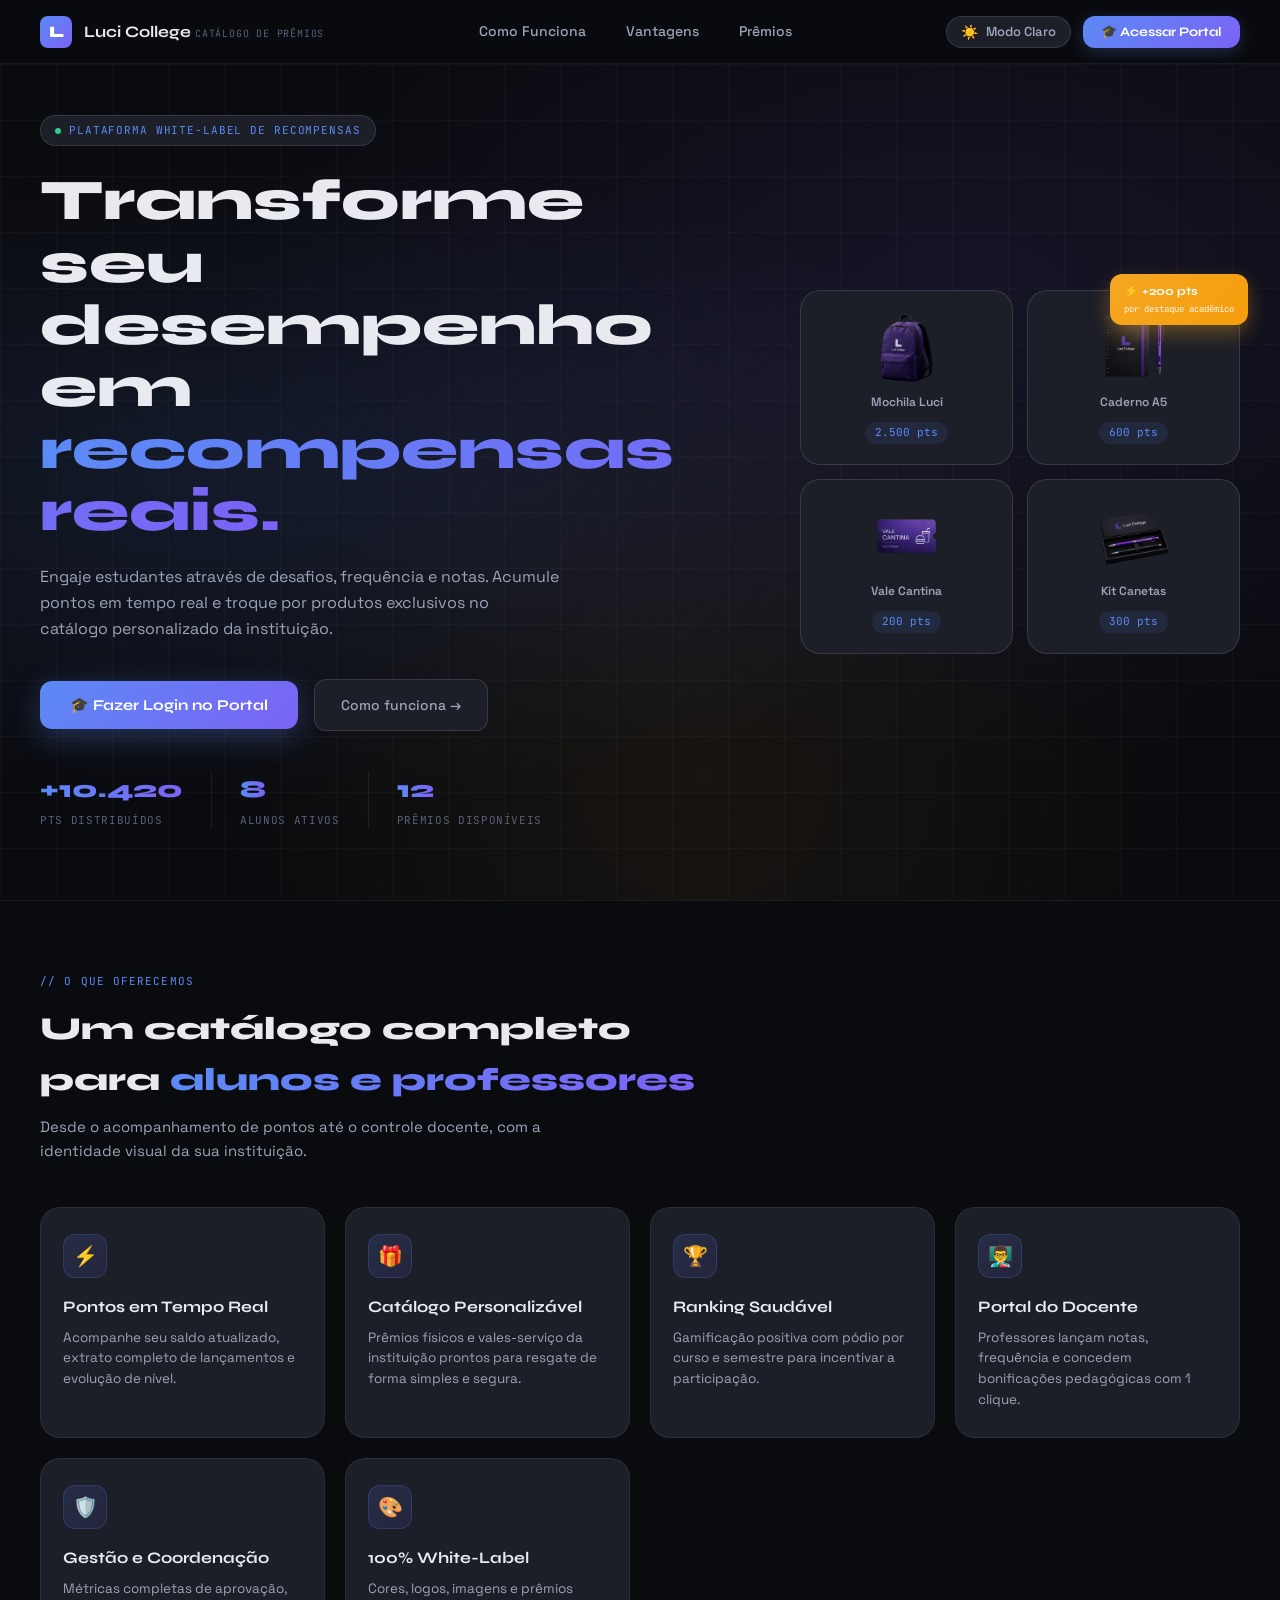
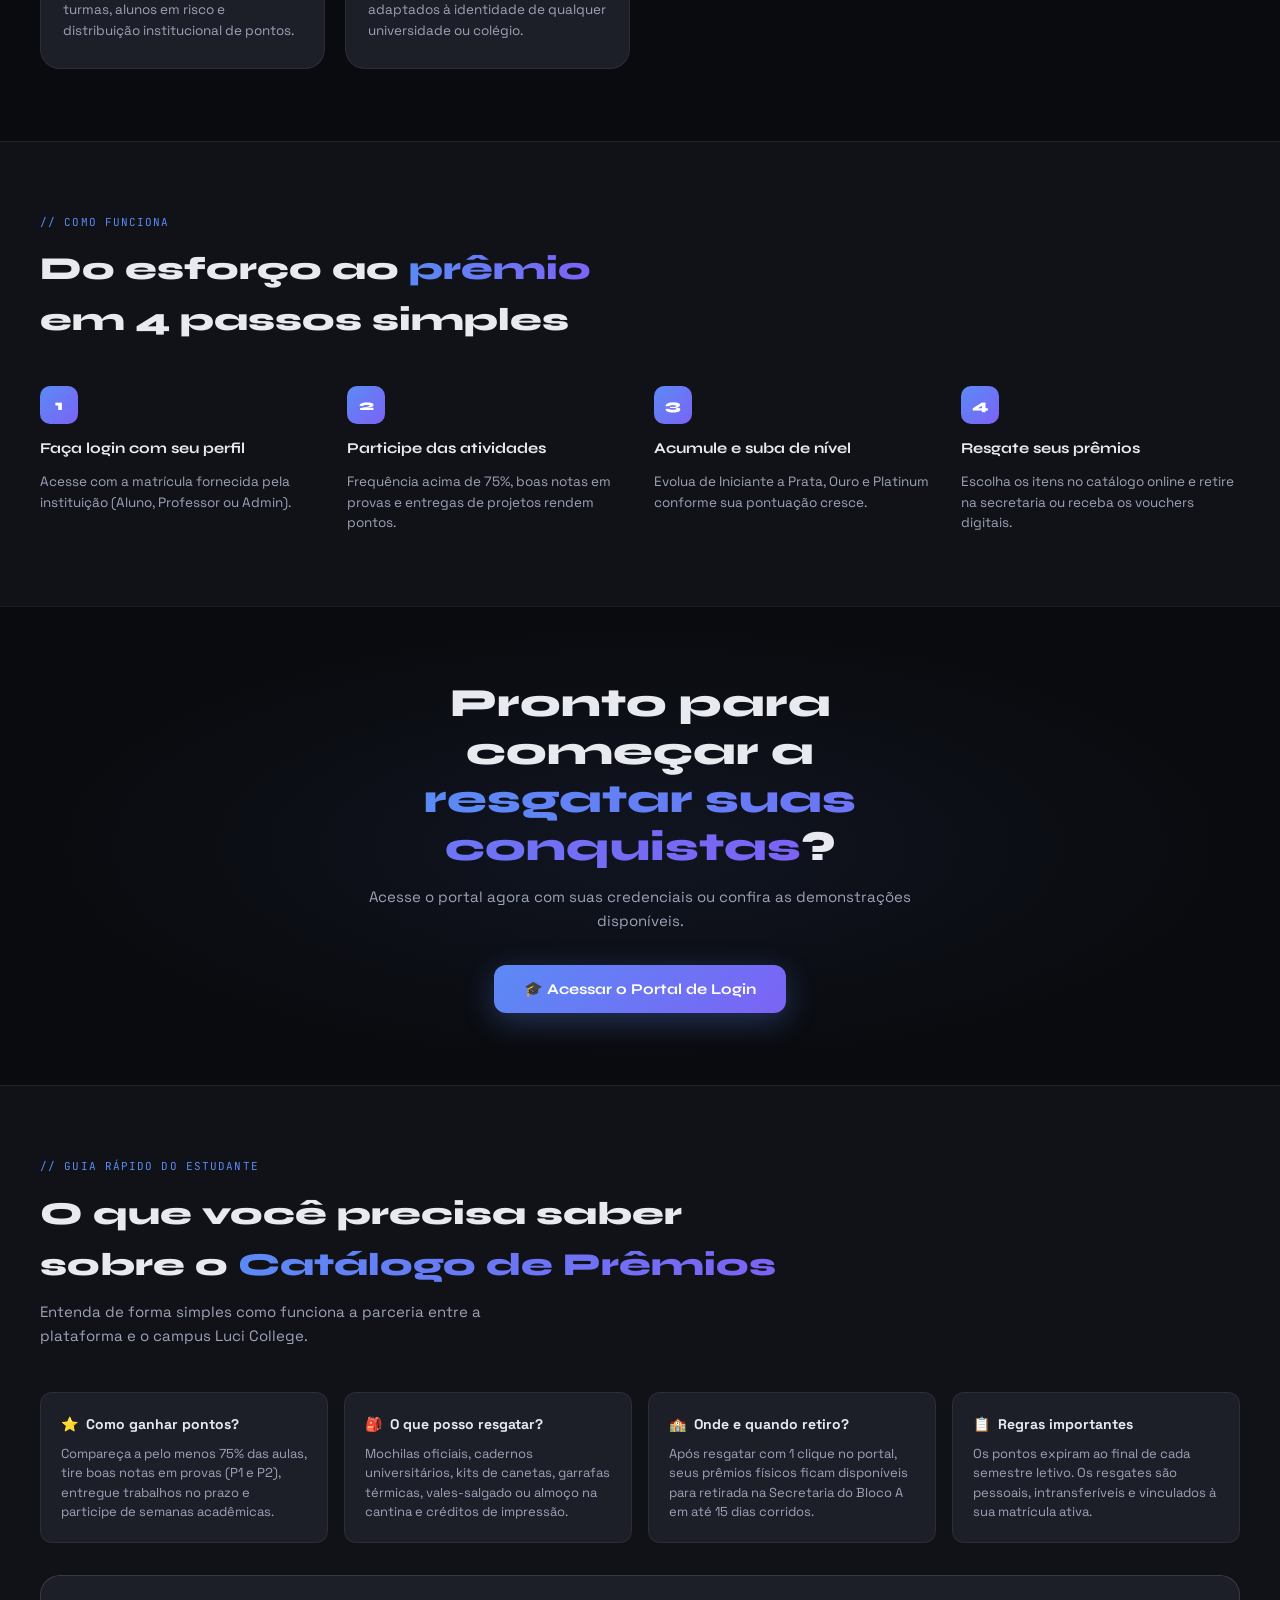
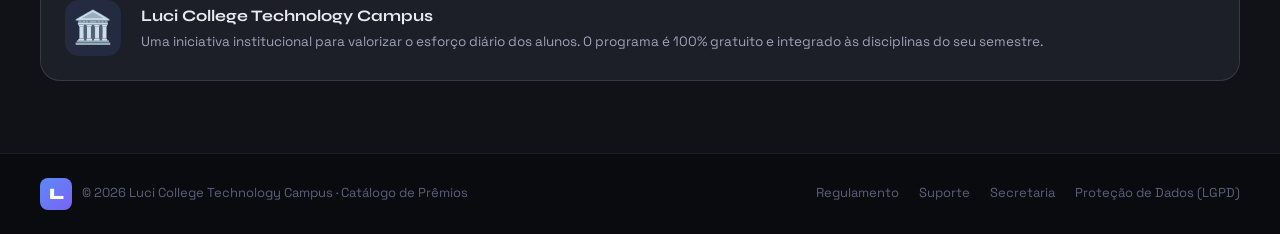
==== frontend/index.html @ d19fc461 "feat: restructuring" ====
<!DOCTYPE html>
<html lang="pt-BR">
<head>
  <meta charset="UTF-8" />
  <meta name="viewport" content="width=device-width, initial-scale=1.0" />
  <title>Luci College — Portal de Prêmios</title>
  <link rel="icon" href="data:image/svg+xml,<svg  viewBox='0 0 100 100'><text y='.9em' font-size='90'>🎒</text></svg>"/>
  
  
  
  <link rel="stylesheet" href="./css/style.css" />
</head>
<body>

  <!-- ──────────── MENU PÚBLICO INTEGRADO (HOME & LOGIN) ──────────── -->
  <header class="public-navbar" id="public-navbar">
    <div class="nav-logo" onclick="navigateTo('home')">
      <div class="logo-mark sm">
        <span class="logo-l">L</span>
      </div>
      <div>
        <span class="brand-name">Luci College</span>
        <span class="brand-tag">Catálogo de Prêmios</span>
      </div>
    </div>

    <nav class="public-nav-links">
      <a href="#como-funciona" class="nav-link" onclick="navigateTo('home');">Como Funciona</a>
      <a href="#vantagens" class="nav-link" onclick="navigateTo('home');">Vantagens</a>
      <a href="#premios-preview" class="nav-link" onclick="navigateTo('home');">Prêmios</a>
    </nav>

    <div class="public-nav-right">
      <button class="theme-toggle-btn" onclick="toggleTheme()" title="Alternar entre tema claro e escuro" aria-label="Alternar tema">
        <span class="theme-icon sun-icon">☀️</span>
        <span class="theme-icon moon-icon">🌙</span>
        <span class="theme-label" id="public-theme-label">Modo Claro</span>
      </button>

      <!-- Botão dinâmico entre 'Acessar Portal' e 'Voltar para Home' -->
      <button class="btn-nav-action" id="btn-public-nav" onclick="toggleHomeLogin()">
        🎓 Acessar Portal
      </button>
    </div>
  </header>

  <!-- ──────────── PÁGINA INICIAL / LANDING PAGE ──────────── -->
  <main id="landing-page" class="landing-view">
    
    <!-- HERO -->
    <section class="landing-hero" id="home">
      <div class="landing-hero-inner">
        <div class="landing-hero-left">
          <div class="hero-eyebrow">
            <span class="eyebrow-dot"></span>
            Plataforma White-label de Recompensas
          </div>

          <h1 class="landing-hero-title">
            Transforme seu<br/>
            desempenho em<br/>
            <em>recompensas reais.</em>
          </h1>

          <p class="landing-hero-desc">
            Engaje estudantes através de desafios, frequência e notas. Acumule pontos em tempo real e troque por produtos exclusivos no catálogo personalizado da instituição.
          </p>

          <div class="landing-cta-group">
            <button class="btn-cta-primary" onclick="navigateTo('login')">
              🎓 Fazer Login no Portal
            </button>
            <a href="#como-funciona" class="btn-cta-secondary">
              Como funciona →
            </a>
          </div>

          <div class="landing-stats">
            <div class="landing-stat-item">
              <span class="landing-stat-num"><span>+10.420</span></span>
              <span class="landing-stat-label">Pts distribuídos</span>
            </div>
            <div class="landing-stat-divider"></div>
            <div class="landing-stat-item">
              <span class="landing-stat-num"><span>8</span></span>
              <span class="landing-stat-label">Alunos ativos</span>
            </div>
            <div class="landing-stat-divider"></div>
            <div class="landing-stat-item">
              <span class="landing-stat-num"><span>12</span></span>
              <span class="landing-stat-label">Prêmios disponíveis</span>
            </div>
          </div>
        </div>

        <div class="landing-hero-right" id="premios-preview">
          <div class="float-badge">
            ⚡ +200 pts
            <span class="badge-sub">por destaque acadêmico</span>
          </div>

          <div class="prizes-grid">
            <div class="prize-card">
              <img src="./img/MochilaLuci.png" alt="Mochila Luci" />
              <span class="prize-name">Mochila Luci</span>
              <span class="prize-pts">2.500 pts</span>
            </div>
            <div class="prize-card">
              <img src="./img/CadernoLuci.png" alt="Caderno A5" />
              <span class="prize-name">Caderno A5</span>
              <span class="prize-pts">600 pts</span>
            </div>
            <div class="prize-card">
              <img src="./img/ValeCantinaLuci.png" alt="Vale Cantina" />
              <span class="prize-name">Vale Cantina</span>
              <span class="prize-pts">200 pts</span>
            </div>
            <div class="prize-card">
              <img src="./img/KitCanetaLuci.png" alt="Kit Canetas" />
              <span class="prize-name">Kit Canetas</span>
              <span class="prize-pts">300 pts</span>
            </div>
          </div>
        </div>
      </div>
    </section>

    <!-- FUNCIONALIDADES / VANTAGENS -->
    <section class="landing-features-section" id="vantagens">
      <div class="landing-section-inner">
        <p class="landing-section-eyebrow">// O que oferecemos</p>
        <h2 class="landing-section-title">Um catálogo completo<br/>para <em>alunos e professores</em></h2>
        <p class="landing-section-desc">Desde o acompanhamento de pontos até o controle docente, com a identidade visual da sua instituição.</p>

        <div class="landing-features-grid">
          <div class="landing-feature-card">
            <div class="landing-feature-icon">⚡</div>
            <h3 class="landing-feature-title">Pontos em Tempo Real</h3>
            <p class="landing-feature-desc">Acompanhe seu saldo atualizado, extrato completo de lançamentos e evolução de nível.</p>
          </div>
          <div class="landing-feature-card">
            <div class="landing-feature-icon">🎁</div>
            <h3 class="landing-feature-title">Catálogo Personalizável</h3>
            <p class="landing-feature-desc">Prêmios físicos e vales-serviço da instituição prontos para resgate de forma simples e segura.</p>
          </div>
          <div class="landing-feature-card">
            <div class="landing-feature-icon">🏆</div>
            <h3 class="landing-feature-title">Ranking Saudável</h3>
            <p class="landing-feature-desc">Gamificação positiva com pódio por curso e semestre para incentivar a participação.</p>
          </div>
          <div class="landing-feature-card">
            <div class="landing-feature-icon">👨‍🏫</div>
            <h3 class="landing-feature-title">Portal do Docente</h3>
            <p class="landing-feature-desc">Professores lançam notas, frequência e concedem bonificações pedagógicas com 1 clique.</p>
          </div>
          <div class="landing-feature-card">
            <div class="landing-feature-icon">🛡️</div>
            <h3 class="landing-feature-title">Gestão e Coordenação</h3>
            <p class="landing-feature-desc">Métricas completas de aprovação, turmas, alunos em risco e distribuição institucional de pontos.</p>
          </div>
          <div class="landing-feature-card">
            <div class="landing-feature-icon">🎨</div>
            <h3 class="landing-feature-title">100% White-Label</h3>
            <p class="landing-feature-desc">Cores, logos, imagens e prêmios adaptados à identidade de qualquer universidade ou colégio.</p>
          </div>
        </div>
      </div>
    </section>

    <!-- COMO FUNCIONA -->
    <section class="landing-how-section" id="como-funciona">
      <div class="landing-section-inner">
        <p class="landing-section-eyebrow">// Como funciona</p>
        <h2 class="landing-section-title">Do esforço ao <em>prêmio</em><br/>em 4 passos simples</h2>

        <div class="landing-steps">
          <div class="landing-step-item">
            <div class="landing-step-num">1</div>
            <h4 class="landing-step-title">Faça login com seu perfil</h4>
            <p class="landing-step-desc">Acesse com a matrícula fornecida pela instituição (Aluno, Professor ou Admin).</p>
          </div>
          <div class="landing-step-item">
            <div class="landing-step-num">2</div>
            <h4 class="landing-step-title">Participe das atividades</h4>
            <p class="landing-step-desc">Frequência acima de 75%, boas notas em provas e entregas de projetos rendem pontos.</p>
          </div>
          <div class="landing-step-item">
            <div class="landing-step-num">3</div>
            <h4 class="landing-step-title">Acumule e suba de nível</h4>
            <p class="landing-step-desc">Evolua de Iniciante a Prata, Ouro e Platinum conforme sua pontuação cresce.</p>
          </div>
          <div class="landing-step-item">
            <div class="landing-step-num">4</div>
            <h4 class="landing-step-title">Resgate seus prêmios</h4>
            <p class="landing-step-desc">Escolha os itens no catálogo online e retire na secretaria ou receba os vouchers digitais.</p>
          </div>
        </div>
      </div>
    </section>

    <!-- CTA FINAL DA LANDING -->
    <section class="landing-cta-section">
      <div class="landing-cta-glow"></div>
      <div class="landing-cta-inner">
        <h2 class="landing-cta-title">Pronto para começar a<br/><em>resgatar suas conquistas</em>?</h2>
        <p class="landing-cta-desc">Acesse o portal agora com suas credenciais ou confira as demonstrações disponíveis.</p>
        <button class="btn-cta-primary" onclick="navigateTo('login')">
          🎓 Acessar o Portal de Login
        </button>
      </div>
    </section>

    <!-- GUIA RÁPIDO DO ALUNO & INFO DA ESCOLA -->
    <section class="landing-features-section" id="guia-aluno" style="background: var(--bg2);">
      <div class="landing-section-inner">
        <p class="landing-section-eyebrow">// Guia Rápido do Estudante</p>
        <h2 class="landing-section-title">O que você precisa saber<br/>sobre o <em>Catálogo de Prêmios</em></h2>
        <p class="landing-section-desc">Entenda de forma simples como funciona a parceria entre a plataforma e o campus Luci College.</p>

        <div class="quick-guide-grid">
          <div class="quick-guide-card">
            <h4><span>⭐</span> Como ganhar pontos?</h4>
            <p>Compareça a pelo menos 75% das aulas, tire boas notas em provas (P1 e P2), entregue trabalhos no prazo e participe de semanas acadêmicas.</p>
          </div>
          <div class="quick-guide-card">
            <h4><span>🎒</span> O que posso resgatar?</h4>
            <p>Mochilas oficiais, cadernos universitários, kits de canetas, garrafas térmicas, vales-salgado ou almoço na cantina e créditos de impressão.</p>
          </div>
          <div class="quick-guide-card">
            <h4><span>🏫</span> Onde e quando retiro?</h4>
            <p>Após resgatar com 1 clique no portal, seus prêmios físicos ficam disponíveis para retirada na Secretaria do Bloco A em até 15 dias corridos.</p>
          </div>
          <div class="quick-guide-card">
            <h4><span>📋</span> Regras importantes</h4>
            <p>Os pontos expiram ao final de cada semestre letivo. Os resgates são pessoais, intransferíveis e vinculados à sua matrícula ativa.</p>
          </div>
        </div>

        <div class="school-info-banner">
          <div class="school-info-icon">🏛️</div>
          <div class="school-info-text">
            <h4>Luci College Technology Campus</h4>
            <p>Uma iniciativa institucional para valorizar o esforço diário dos alunos. O programa é 100% gratuito e integrado às disciplinas do seu semestre.</p>
          </div>
        </div>
      </div>
    </section>

    <!-- FOOTER DA LANDING -->
    <footer class="landing-footer">
      <div class="footer-left">
        <div class="logo-mark sm"><span class="logo-l">L</span></div>
        <span>© 2026 Luci College Technology Campus · Catálogo de Prêmios</span>
      </div>
      <div class="footer-right">
        <a href="#" onclick="openRegulamento(); return false;">Regulamento</a>
        <a href="#" onclick="openSuporteModal(); return false;">Suporte</a>
        <a href="#" onclick="openSecretariaModal(); return false;">Secretaria</a>
        <a href="#" onclick="openPrivacidadeModal(); return false;">Proteção de Dados (LGPD)</a>
      </div>
    </footer>

  </main>

  <!-- ──────────── LOGIN OVERLAY ──────────── -->
  <div id="login-overlay" class="overlay hidden">
    
    <div class="login-card">
      <div class="login-logo">
        <div class="logo-mark">
          <span class="logo-l">L</span>
        </div>
        <div class="login-brand">
          <span class="brand-name">Luci College</span>
          <span class="brand-tag">Technology Campus</span>
        </div>
      </div>

      <!-- SELETOR DE PERFIL DE ACESSO (ALUNO / PROFESSOR / ADMIN) -->
      <div class="login-role-tabs">
        <button type="button" class="role-tab active" id="tab-role-aluno" onclick="setLoginRole('aluno')">
          <span class="role-icon">🎓</span> Aluno
        </button>
        <button type="button" class="role-tab" id="tab-role-professor" onclick="setLoginRole('professor')">
          <span class="role-icon">👨‍🏫</span> Professor
        </button>
        <button type="button" class="role-tab" id="tab-role-admin" onclick="setLoginRole('admin')">
          <span class="role-icon">🛡️</span> Admin
        </button>
      </div>

      <h2 class="login-title" id="login-title">Portal do<br/><em>Aluno</em></h2>
      <p class="login-sub" id="login-sub">Troque seus pontos por prêmios e serviços exclusivos.</p>

      <form id="login-form" class="login-form" autocomplete="off">
        <div class="field-group">
          <label for="matricula" id="label-matricula">Matrícula</label>
          <input type="text" id="matricula" name="matricula" placeholder="Ex: LC2024001" required />
        </div>
        <div class="field-group">
          <label for="senha">Senha</label>
          <div class="input-wrapper">
            <input type="password" id="senha" name="senha" placeholder="Ex: luci123" required />
            <button type="button" class="toggle-pass" onclick="togglePass()" title="Mostrar senha">
              <svg viewBox="0 0 24 24" fill="none" stroke="currentColor" stroke-width="1.8"><path d="M1 12s4-8 11-8 11 8 11 8-4 8-11 8-11-8-11-8z"/><circle cx="12" cy="12" r="3"/></svg>
            </button>
          </div>
        </div>

        <!-- ACESSO RÁPIDO PARA TESTES -->
        <div class="quick-demo-box">
          <span class="demo-box-label">Acesso rápido para demonstração:</span>
          <div class="demo-chips" id="demo-chips">
            <button type="button" class="demo-chip" onclick="fillCredentials('LC2024001','luci123')">
              ⚡ Aluna Ana Luíza (LC2024001)
            </button>
          </div>
        </div>

        <div id="login-error" class="login-error hidden">Matrícula ou senha inválidos.</div>
        <button type="submit" class="btn-login" id="btn-login">
          <span id="btn-text">Entrar como Aluno</span>
          <span id="btn-loader" class="btn-loader hidden"></span>
        </button>
      </form>

      <p class="login-help">Esqueceu a senha? <a href="#" onclick="alert('Entre em contato com a secretaria.')">Recuperar acesso</a></p>
    </div>

    <div class="login-visual">
      <div class="visual-grid">
        <div class="vg-card vc1"><img src="./img/MochilaLuci.png" alt="Mochila Luci" class="vg-img"><span>Mochila Luci</span></div>
        <div class="vg-card vc2"><img src="./img/CadernoLuci.png" alt="Caderno A5" class="vg-img"><span>Caderno A5</span></div>
        <div class="vg-card vc3"><img src="./img/ValeCantinaLuci.png" alt="Vale Cantina" class="vg-img"><span>Vale Cantina</span></div>
        <div class="vg-card vc4"><img src="./img/KitCanetaLuci.png" alt="Kit Canetas" class="vg-img"><span>Kit Canetas</span></div>
        <div class="vg-card vc5"><img src="./img/ChaveiroLuci.png" alt="Chaveiro" class="vg-img"><span>Chaveiro</span></div>
        <div class="vg-card vc6"><img src="./img/EstojoLuci.png" alt="Estojo Tech" class="vg-img"><span>Estojo Tech</span></div>
      </div>
      <div class="visual-tagline">
        <span class="tag-pts">+10.420 pts</span>
        <span class="tag-text">distribuídos este mês</span>
      </div>
    </div>
  </div>

  <!-- ──────────── MAIN APP ──────────── -->
  <div id="app" class="app hidden">

    <!-- HEADER -->
    <header class="header">
      <div class="header-left">
        <div class="logo-inline">
          <div class="logo-mark sm"><span class="logo-l">L</span></div>
          <span class="brand-name">Luci College</span>
        </div>
      </div>
      <nav class="header-nav">
        <a href="#perfil"    class="nav-link" data-section="perfil">Perfil</a>
        <a href="#catalogo"  class="nav-link active" data-section="catalogo">Catálogo</a>
        <a href="#historico" class="nav-link" data-section="historico">Histórico</a>
        <a href="#ranking"   class="nav-link" data-section="ranking">Ranking</a>
      </nav>
      <div class="header-right">
        <button class="theme-toggle-btn" id="header-theme-toggle" onclick="toggleTheme()" title="Alternar entre tema claro e escuro" aria-label="Alternar tema">
          <span class="theme-icon sun-icon">☀️</span>
          <span class="theme-icon moon-icon">🌙</span>
          <span class="theme-label" id="header-theme-label">Modo Claro</span>
        </button>
        <div class="pts-badge">
          <span class="pts-icon">⚡</span>
          <span id="header-pts">–</span>
          <span class="pts-label">pts</span>
        </div>
        <button class="btn-logout" onclick="logout()">Sair</button>
      </div>
    </header>

    <!-- HERO SECTION -->
    <section class="hero">
      <div class="hero-left">
        <p class="hero-greeting" id="hero-greeting">Olá, aluno!</p>
        <h1 class="hero-title">Seus <em>pontos</em>,<br/>seus <em>prêmios.</em></h1>
        <p class="hero-desc">Ganhe pontos participando das atividades da faculdade e troque por produtos e serviços exclusivos Luci College.</p>
        <div class="hero-points-card">
          <div class="hpc-row">
            <div class="hpc-block">
              <span class="hpc-num" id="pts-disponiveis">—</span>
              <span class="hpc-label">Pontos disponíveis</span>
            </div>
            <div class="hpc-divider"></div>
            <div class="hpc-block">
              <span class="hpc-num" id="pts-resgatados">—</span>
              <span class="hpc-label">Pontos resgatados</span>
            </div>
            <div class="hpc-divider"></div>
            <div class="hpc-block">
              <span class="hpc-num" id="resgates-total">—</span>
              <span class="hpc-label">Resgates feitos</span>
            </div>
          </div>
          <div class="hpc-bar-wrap">
            <div class="hpc-bar-track">
              <div class="hpc-bar-fill" id="pts-bar" style="width:0%"></div>
            </div>
            <span class="hpc-bar-label" id="pts-nivel-label">Nível Iniciante</span>
          </div>
        </div>
      </div>
      <div class="hero-right">
        <div class="hero-trophy">
          <div class="trophy-glow"></div>
          <div class="trophy-icon"><img src="./img/AlunaLuci.png" alt="Aluna Luci" style="width:100%;height:100%;object-fit:contain;"></div>
          <div class="trophy-ring r1"></div>
          <div class="trophy-ring r2"></div>
          <div class="trophy-ring r3"></div>
        </div>
      </div>
    </section>

    <!-- FILTER TABS -->
    <section class="catalog-header" id="catalogo">
      <div class="catalog-title-row">
        <h2 class="section-title">Catálogo de Prêmios</h2>
        <div class="search-wrap">
          <svg class="search-icon" viewBox="0 0 24 24" fill="none" stroke="currentColor" stroke-width="1.8"><circle cx="11" cy="11" r="8"/><path d="m21 21-4.35-4.35"/></svg>
          <input type="text" id="search-input" class="search-input" placeholder="Buscar prêmios..." oninput="filterProducts()" />
        </div>
      </div>
      <div class="filter-tabs">
        <button class="filter-tab active" data-cat="todos"     onclick="setCategory(this)">Todos</button>
        <button class="filter-tab"        data-cat="mochila"   onclick="setCategory(this)">Mochilas</button>
        <button class="filter-tab"        data-cat="papelaria" onclick="setCategory(this)">Papelaria</button>
        <button class="filter-tab"        data-cat="servico"   onclick="setCategory(this)">Serviços</button>
        <button class="filter-tab"        data-cat="acessorio" onclick="setCategory(this)">Acessórios</button>
      </div>
    </section>

    <!-- PRODUCT GRID -->
    <section class="catalog-grid" id="products-grid">
      <!-- Cards injetados via JS -->
    </section>

    <!-- ──────────── HISTÓRICO ──────────── -->
    <section class="page-section hidden" id="historico">

      <div class="page-hero hist-hero">
        <div class="page-hero-left">
          <p class="hero-greeting">Seus resgates</p>
          <h1 class="hero-title">Histórico <em>completo</em></h1>
          <p class="hero-desc">Acompanhe todos os prêmios e serviços que você já resgatou com seus pontos.</p>
        </div>
        <div class="hist-stats-row">
          <div class="hist-stat-card">
            <span class="hsc-icon"></span>
            <span class="hsc-num" id="hist-total-resgates">—</span>
            <span class="hsc-label">Resgates no total</span>
          </div>
          <div class="hist-stat-card">
            <span class="hsc-icon"></span>
            <span class="hsc-num" id="hist-total-pts">—</span>
            <span class="hsc-label">Pontos utilizados</span>
          </div>
          <div class="hist-stat-card">
            <span class="hsc-icon"></span>
            <span class="hsc-num" id="hist-aprovados">—</span>
            <span class="hsc-label">Aprovados</span>
          </div>
          <div class="hist-stat-card">
            <span class="hsc-icon"></span>
            <span class="hsc-num" id="hist-pendentes">—</span>
            <span class="hsc-label">Pendentes</span>
          </div>
        </div>
      </div>

      <div class="hist-controls">
        <div class="search-wrap">
          <svg class="search-icon" viewBox="0 0 24 24" fill="none" stroke="currentColor" stroke-width="1.8"><circle cx="11" cy="11" r="8"/><path d="m21 21-4.35-4.35"/></svg>
          <input type="text" id="hist-search" class="search-input" placeholder="Buscar por prêmio..." oninput="filterHistory()" />
        </div>
        <div class="hist-filter-group">
          <button class="filter-tab active" data-hstatus="todos"     onclick="setHistStatus(this)">Todos</button>
          <button class="filter-tab"        data-hstatus="aprovado"  onclick="setHistStatus(this)">Aprovados</button>
          <button class="filter-tab"        data-hstatus="pendente"  onclick="setHistStatus(this)">Pendentes</button>
          <button class="filter-tab"        data-hstatus="cancelado" onclick="setHistStatus(this)">Cancelados</button>
        </div>
      </div>

      <div class="hist-cards" id="hist-cards"></div>

      <div class="history-table-wrap" id="hist-table-wrap">
        <table class="history-table">
          <thead>
            <tr>
              <th>Data</th>
              <th>Prêmio</th>
              <th>Categoria</th>
              <th>Pontos</th>
              <th>Status</th>
            </tr>
          </thead>
          <tbody id="history-body">
            <tr class="empty-row"><td colspan="5">Nenhum resgate encontrado.</td></tr>
          </tbody>
        </table>
      </div>

    </section>

    <!-- ──────────── RANKING ──────────── -->
    <section class="page-section hidden" id="ranking">

      <div class="page-hero rank-hero">
        <div class="page-hero-left">
          <p class="hero-greeting">Competição saudável</p>
          <h1 class="hero-title">Ranking do <em>Semestre</em></h1>
          <p class="hero-desc">Os alunos com mais pontos acumulados este semestre. Continue participando das atividades para subir no ranking!</p>
        </div>
        <div class="rank-hero-right">
          <div class="rank-podium">
            <div class="podium-item p2" id="podium-2">
              <div class="podium-avatar" id="pod-av-2">—</div>
              <div class="podium-name"  id="pod-nm-2">—</div>
              <div class="podium-pts"   id="pod-pt-2">—</div>
              <div class="podium-block b2">2</div>
            </div>
            <div class="podium-item p1" id="podium-1">
              <div class="podium-crown">👑</div>
              <div class="podium-avatar gold" id="pod-av-1">—</div>
              <div class="podium-name"        id="pod-nm-1">—</div>
              <div class="podium-pts"         id="pod-pt-1">—</div>
              <div class="podium-block b1">1</div>
            </div>
            <div class="podium-item p3" id="podium-3">
              <div class="podium-avatar" id="pod-av-3">—</div>
              <div class="podium-name"  id="pod-nm-3">—</div>
              <div class="podium-pts"   id="pod-pt-3">—</div>
              <div class="podium-block b3">3</div>
            </div>
          </div>
        </div>
      </div>

      <div class="my-rank-banner" id="my-rank-banner">
        <span class="mrb-label">Sua posição atual</span>
        <span class="mrb-pos" id="my-rank-pos">—</span>
        <div class="mrb-divider"></div>
        <span class="mrb-pts" id="my-rank-pts">—</span>
        <span class="mrb-pts-label">pontos totais</span>
        <div class="mrb-divider"></div>
        <span class="mrb-diff" id="my-rank-diff"></span>
      </div>

      <div class="rank-controls">
        <div class="search-wrap">
          <svg class="search-icon" viewBox="0 0 24 24" fill="none" stroke="currentColor" stroke-width="1.8"><circle cx="11" cy="11" r="8"/><path d="m21 21-4.35-4.35"/></svg>
          <input type="text" id="rank-search" class="search-input" placeholder="Buscar aluno..." oninput="filterRanking()" />
        </div>
        <div class="rank-filter-group">
          <button class="filter-tab active" data-rcurso="todos"                    onclick="setRankCurso(this)">Todos os cursos</button>
          <button class="filter-tab"        data-rcurso="Engenharia de Software"   onclick="setRankCurso(this)">Eng. Software</button>
          <button class="filter-tab"        data-rcurso="Ciência da Computação"    onclick="setRankCurso(this)">Ciência Comp.</button>
          <button class="filter-tab"        data-rcurso="Análise e Sistemas"       onclick="setRankCurso(this)">Análise e Sist.</button>
        </div>
      </div>

      <div class="ranking-list" id="ranking-list">
        <!-- injetado via JS -->
      </div>

    </section>

    <!-- ──────────── PERFIL ──────────── -->
    <section class="page-section hidden" id="perfil">

      <div class="page-hero perfil-hero">
        <div class="perfil-avatar-col">
          <div class="perfil-avatar-ring">
            <div class="perfil-avatar-circle" id="perfil-avatar-iniciais">AL</div>
          </div>
          <div class="perfil-nivel-badge" id="perfil-nivel-badge">Nível Ouro ★</div>
        </div>
        <div class="page-hero-left">
          <p class="hero-greeting">Seu perfil</p>
          <h1 class="hero-title" id="perfil-nome-titulo">—</h1>
          <div class="perfil-info-chips">
            <span class="perfil-chip"><span class="chip-icon"></span><span id="perfil-curso">—</span></span>
            <span class="perfil-chip"><span class="chip-icon"></span><span id="perfil-matricula">—</span></span>
            <span class="perfil-chip"><span class="chip-icon"></span><span id="perfil-email">—</span></span>
          </div>
        </div>
        <div class="perfil-stats-row">
          <div class="perfil-stat-card">
            <span class="psc-icon"></span>
            <span class="psc-num" id="perfil-pts-disp">—</span>
            <span class="psc-label">Pts disponíveis</span>
          </div>
          <div class="perfil-stat-card">
            <span class="psc-icon"></span>
            <span class="psc-num" id="perfil-pts-total">—</span>
            <span class="psc-label">Pts totais ganhos</span>
          </div>
          <div class="perfil-stat-card">
            <span class="psc-icon"></span>
            <span class="psc-num" id="perfil-pos-ranking">—</span>
            <span class="psc-label">Posição no ranking</span>
          </div>
          <div class="perfil-stat-card">
            <span class="psc-icon"></span>
            <span class="psc-num" id="perfil-resgates">—</span>
            <span class="psc-label">Resgates feitos</span>
          </div>
        </div>
      </div>

      <div class="perfil-controls">
        <div class="perfil-controls-left">
          <div class="perfil-select-wrap">
            <label class="perfil-select-label">Semestre</label>
            <select id="perfil-semestre-sel" class="perfil-select" onchange="renderAtividades()">
              <option value="2026-1">2026 — 1º Semestre</option>
              <option value="2025-2">2025 — 2º Semestre</option>
              <option value="2025-1">2025 — 1º Semestre</option>
            </select>
          </div>
        </div>
        <div class="perfil-filter-group">
          <button class="filter-tab active" data-atype="todos"      onclick="setAtivType(this)">Todas</button>
          <button class="filter-tab"        data-atype="ganhou"     onclick="setAtivType(this)">Ganhou pts</button>
          <button class="filter-tab"        data-atype="nao_ganhou" onclick="setAtivType(this)">Não ganhou</button>
        </div>
      </div>

      <div class="perfil-semestre-resumo" id="perfil-semestre-resumo">
        <!-- injetado via JS -->
      </div>

      <div class="perfil-timeline" id="perfil-timeline">
        <!-- injetado via JS -->
      </div>

    </section>

    <!-- FOOTER -->
    <footer class="footer">
      <div class="footer-left">
        <div class="logo-mark sm"><span class="logo-l">L</span></div>
        <span>© 2026 Luci College Technology Campus</span>
      </div>
      <div class="footer-right">
        <a href="#" onclick="openRegulamento(); return false;">Regulamento</a>
        <a href="#" onclick="openSuporteModal(); return false;">Suporte</a>
        <a href="#" onclick="openSecretariaModal(); return false;">Secretaria</a>
      </div>
    </footer>

  </div><!-- fim #app -->

  <!-- ──────────── ADMIN & TEACHER APP ──────────── -->
  <div id="admin-app" class="app hidden">

    <!-- ADMIN HEADER -->
    <header class="header">
      <div class="header-left">
        <div class="logo-inline">
          <div class="logo-mark sm"><span class="logo-l">L</span></div>
          <span class="brand-name">Luci College</span>
        </div>
        <div class="staff-role-badge" id="staff-role-badge">
          👨‍🏫 Portal do Professor
        </div>
      </div>
      <nav class="header-nav staff-nav">
        <button type="button" class="nav-link active" data-admin-tab="notas" onclick="switchAdminTab('notas')">📊 Notas</button>
        <button type="button" class="nav-link" data-admin-tab="presencas" onclick="switchAdminTab('presencas')">📅 Presenças</button>
        <button type="button" class="nav-link" data-admin-tab="trabalhos" onclick="switchAdminTab('trabalhos')">📝 Trabalhos</button>
        <button type="button" class="nav-link" data-admin-tab="pontos" onclick="switchAdminTab('pontos')">⚡ Conceder Pontos</button>
        <button type="button" class="nav-link hidden" id="admin-tab-btn-visao" data-admin-tab="visao" onclick="switchAdminTab('visao')">🏫 Visão Geral</button>
      </nav>
      <div class="header-right">
        <button class="theme-toggle-btn" onclick="toggleTheme()" title="Alternar tema claro/escuro" aria-label="Alternar tema">
          <span class="theme-icon sun-icon">☀️</span>
          <span class="theme-icon moon-icon">🌙</span>
        </button>
        <div class="staff-user-chip">
          <span class="staff-avatar" id="staff-avatar">RM</span>
          <div class="staff-info">
            <span class="staff-name" id="staff-name">Prof. Roberto Mendes</span>
            <span class="staff-dept" id="staff-dept">Ciência da Computação</span>
          </div>
        </div>
        <button class="btn-logout" onclick="logoutStaff()">Sair</button>
      </div>
    </header>

    <!-- SCOPE / SUBJECT SELECTOR BAR -->
    <section class="staff-scope-bar">
      <div class="scope-container">
        <div class="scope-left">
          <div class="scope-icon" id="scope-icon">📚</div>
          <div class="scope-details">
            <label for="subject-select" class="scope-label" id="scope-title">Disciplina em visualização:</label>
            <div class="scope-select-wrap">
              <select id="subject-select" class="scope-select" onchange="onSubjectChange(this.value)">
                <!-- Populado dinamicamente:
                     Se Professor: SÓ suas matérias
                     Se Admin: Todas as matérias + individuais -->
              </select>
            </div>
          </div>
        </div>
        <div class="scope-notice" id="scope-notice">
          <!-- Aviso informativo sobre nível de acesso -->
        </div>
      </div>
    </section>

    <!-- MAIN CONTENT AREA -->
    <main class="staff-main">

      <!-- TAB 1: NOTAS -->
      <section id="pane-notas" class="staff-pane active">
        <div class="pane-header">
          <div>
            <h2 class="pane-title">Lançamento de Notas & Médias</h2>
            <p class="pane-sub">Controle de Prova 1 (35%), Prova 2 (35%) e Trabalho (30%) com cálculo automático da média.</p>
          </div>
          <div class="pane-stats" id="notas-stats"></div>
        </div>
        <div class="table-wrap">
          <table class="staff-table" id="table-notas">
            <thead>
              <tr>
                <th>Aluno</th>
                <th>Matrícula</th>
                <th>Curso</th>
                <th>Disciplina</th>
                <th style="width: 100px;">P1 (35%)</th>
                <th style="width: 100px;">P2 (35%)</th>
                <th style="width: 100px;">Trabalho (30%)</th>
                <th style="width: 90px;">Média</th>
                <th>Situação</th>
                <th style="width: 110px;">Ações</th>
              </tr>
            </thead>
            <tbody id="tbody-notas"></tbody>
          </table>
        </div>
      </section>

      <!-- TAB 2: PRESENÇAS -->
      <section id="pane-presencas" class="staff-pane hidden">
        <div class="pane-header">
          <div>
            <h2 class="pane-title">Frequência e Chamada Acadêmica</h2>
            <p class="pane-sub">Acompanhe presenças e faltas em relação à frequência mínima de 75% exigida.</p>
          </div>
          <div class="pane-stats" id="presencas-stats"></div>
        </div>
        <div class="table-wrap">
          <table class="staff-table" id="table-presencas">
            <thead>
              <tr>
                <th>Aluno</th>
                <th>Matrícula</th>
                <th>Disciplina</th>
                <th>Total Aulas</th>
                <th>Presenças</th>
                <th>Faltas</th>
                <th style="min-width: 140px;">Frequência</th>
                <th>Situação</th>
                <th>Ações Rápidas</th>
              </tr>
            </thead>
            <tbody id="tbody-presencas"></tbody>
          </table>
        </div>
      </section>

      <!-- TAB 3: TRABALHOS -->
      <section id="pane-trabalhos" class="staff-pane hidden">
        <div class="pane-header">
          <div>
            <h2 class="pane-title">Acompanhamento de Trabalhos & Projetos</h2>
            <p class="pane-sub">Verifique o status de entrega de cada aluno e lance as notas das atividades.</p>
          </div>
          <div class="trabalho-filter-wrap">
            <label for="trabalho-select-filter" class="scope-label">Selecione o Trabalho:</label>
            <select id="trabalho-select-filter" class="scope-select" onchange="renderTrabalhos()"></select>
          </div>
        </div>
        <div class="table-wrap">
          <table class="staff-table" id="table-trabalhos">
            <thead>
              <tr>
                <th>Aluno</th>
                <th>Matrícula</th>
                <th>Trabalho</th>
                <th>Prazo</th>
                <th>Status da Entrega</th>
                <th>Nota Atribuída</th>
                <th>Ações</th>
              </tr>
            </thead>
            <tbody id="tbody-trabalhos"></tbody>
          </table>
        </div>
      </section>

      <!-- TAB 4: CONCEDER PONTOS -->
      <section id="pane-pontos" class="staff-pane hidden">
        <div class="pane-header">
          <div>
            <h2 class="pane-title">Bonificação & Concessão de Pontos Acadêmicos</h2>
            <p class="pane-sub">Selecione o aluno para validar seus dados cadastrais, consultar todo o extrato de pontuações e conceder novos reconhecimentos.</p>
          </div>
        </div>
        <div class="points-grant-grid">
          <!-- CARD ESQUERDO: SELETOR + CONFIRMAÇÃO VISUAL + FORMULÁRIO -->
          <div class="grant-card">
            <h3 class="grant-card-title">Lançar Reconhecimento de Pontos</h3>
            
            <div class="field-group">
              <label for="grant-student">Selecione o Aluno para Bonificar</label>
              <select id="grant-student" class="scope-select" onchange="onGrantStudentSelected(this.value)"></select>
            </div>

            <!-- CARD DE VALIDAÇÃO VISUAL DO ALUNO SELECIONADO -->
            <div class="student-validation-card" id="student-validation-card">
              <!-- Renderizado dinamicamente via JS -->
            </div>

            <div class="field-group" style="margin-top: 16px;">
              <label>Quantidade de Pontos a Bonificar</label>
              <div class="quick-pts-buttons">
                <button type="button" class="btn-quick-pt" onclick="setGrantAmount(50)">+50 pts</button>
                <button type="button" class="btn-quick-pt" onclick="setGrantAmount(100)">+100 pts</button>
                <button type="button" class="btn-quick-pt active" onclick="setGrantAmount(200)">+200 pts</button>
                <button type="button" class="btn-quick-pt" onclick="setGrantAmount(500)">+500 pts</button>
              </div>
              <input type="number" id="grant-amount" value="200" min="10" max="2000" class="field-input" />
            </div>

            <div class="field-group">
              <label for="grant-reason">Motivo Pedagógico / Destaque</label>
              <select id="grant-reason" class="scope-select">
                <option value="Destaque acadêmico e melhor nota da turma">🏆 Destaque acadêmico / Melhor nota</option>
                <option value="Excelente participação e colaboração em aula">💡 Excelente participação em aula</option>
                <option value="Entrega de projeto com qualidade excepcional">🚀 Projeto com qualidade excepcional</option>
                <option value="Monitoria voluntária e apoio a colegas">🤝 Monitoria e apoio a colegas</option>
                <option value="Presença e pontualidade 100% no bimestre">📅 Presença 100% no bimestre</option>
                <option value="Outro reconhecimento acadêmico">⭐ Outro reconhecimento acadêmico</option>
              </select>
            </div>

            <div class="field-group">
              <label for="grant-obs">Observação Adicional (Opcional)</label>
              <input type="text" id="grant-obs" class="field-input" placeholder="Ex: Trabalho prático em laboratório 02" />
            </div>

            <button type="button" class="btn-login" style="margin-top: 14px;" onclick="executeGrantPoints()">
              <span>Conceder Pontos ao Aluno</span>
            </button>
          </div>

          <!-- CARD DIREITO: HISTÓRICO COMPLETO & EXTRATO DO ALUNO -->
          <div class="grant-history-card">
            <div class="grant-history-header">
              <div>
                <h3 class="grant-card-title" id="history-student-title">Histórico de Pontos do Aluno</h3>
                <p class="grant-history-sub" id="history-student-sub">Todos os pontos recebidos, motivos e datas</p>
              </div>
              <div class="student-pts-summary" id="student-pts-summary">
                <!-- Badges de saldo, total recebido e total resgatado -->
              </div>
            </div>

            <!-- FILTROS DO EXTRATO -->
            <div class="grant-history-filters">
              <button type="button" class="filter-tab active mini" data-hfilter="todos" onclick="setHistoryFilter('todos', this)">Todas as Movimentações</button>
              <button type="button" class="filter-tab mini" data-hfilter="credito" onclick="setHistoryFilter('credito', this)">Créditos Recebidos</button>
              <button type="button" class="filter-tab mini" data-hfilter="debito" onclick="setHistoryFilter('debito', this)">Resgates de Prêmios</button>
            </div>

            <!-- LISTA DO HISTÓRICO -->
            <div id="grant-student-history-list" class="student-history-timeline">
              <!-- Renderizado dinamicamente -->
            </div>
          </div>
        </div>
      </section>

      <!-- TAB 5: VISÃO GERAL (EXCLUSIVO ADMIN) -->
      <section id="pane-visao" class="staff-pane hidden">
        <div class="pane-header">
          <div>
            <h2 class="pane-title">Visão Global do Campus & Coordenação</h2>
            <p class="pane-sub">Indicadores institucionais completos de todos os cursos, disciplinas e corpo docente.</p>
          </div>
        </div>
        <div class="admin-kpi-grid">
          <div class="kpi-card">
            <span class="kpi-icon">🎓</span>
            <div class="kpi-body">
              <span class="kpi-num" id="kpi-total-alunos">8</span>
              <span class="kpi-label">Alunos Matriculados</span>
            </div>
          </div>
          <div class="kpi-card">
            <span class="kpi-icon">👨‍🏫</span>
            <div class="kpi-body">
              <span class="kpi-num" id="kpi-total-profs">2</span>
              <span class="kpi-label">Docentes Ativos</span>
            </div>
          </div>
          <div class="kpi-card">
            <span class="kpi-icon">📚</span>
            <div class="kpi-body">
              <span class="kpi-num" id="kpi-total-disciplinas">4</span>
              <span class="kpi-label">Disciplinas em Curso</span>
            </div>
          </div>
          <div class="kpi-card">
            <span class="kpi-icon">📈</span>
            <div class="kpi-body">
              <span class="kpi-num" id="kpi-media-geral">8.3</span>
              <span class="kpi-label">Média Geral do Campus</span>
            </div>
          </div>
          <div class="kpi-card">
            <span class="kpi-icon">⚡</span>
            <div class="kpi-body">
              <span class="kpi-num" id="kpi-frequencia-geral">92.4%</span>
              <span class="kpi-label">Frequência Institucional</span>
            </div>
          </div>
        </div>

        <h3 class="section-title" style="margin: 32px 0 16px;">Disciplinas & Professores Responsáveis</h3>
        <div class="admin-subjects-grid" id="admin-subjects-cards"></div>
      </section>

    </main>
  </div>

<!-- ──────────── MODAIS (fora do #app) ──────────── -->

  <!-- MODAL DE RESGATE -->
  <div id="modal-overlay" class="modal-overlay hidden">
    <div class="modal-card">
      <button class="modal-close" onclick="closeModal()">
        <svg viewBox="0 0 24 24" fill="none" stroke="currentColor" stroke-width="2"><path d="M18 6 6 18M6 6l12 12"/></svg>
      </button>
      <div class="modal-img" id="modal-img"></div>
      <div class="modal-body">
        <span class="modal-cat"   id="modal-cat"></span>
        <h3 class="modal-title"   id="modal-title"></h3>
        <p class="modal-desc"     id="modal-desc"></p>
        <div class="modal-pts-row">
          <span class="modal-pts-num"   id="modal-pts"></span>
          <span class="modal-pts-label">pontos</span>
        </div>
        <div class="modal-actions">
          <div id="modal-saldo-warning" class="saldo-warning hidden">Você não tem pontos suficientes.</div>
          <button class="btn-resgatar" id="btn-resgatar" onclick="confirmarResgate()">Resgatar agora</button>
        </div>
      </div>
    </div>
  </div>

  <!-- MODAL REGULAMENTO -->
  <div id="modal-regulamento" class="modal-overlay hidden" onclick="closeRegulamento(event)">
    <div class="modal-card reg-modal-card" onclick="event.stopPropagation()">
      <div class="reg-modal-header">
        <div class="reg-modal-header-left">
          <div class="reg-icon-badge">📄</div>
          <div>
            <h3 class="modal-title">Regulamento do Programa</h3>
            <p class="reg-subtitle">Luci College — Portal de Prêmios · 2026</p>
          </div>
        </div>
        <button class="modal-close" onclick="closeRegulamento()">
          <svg viewBox="0 0 24 24" fill="none" stroke="currentColor" stroke-width="2"><path d="M18 6 6 18M6 6l12 12"/></svg>
        </button>
      </div>
      <div class="reg-modal-body">
        <div class="reg-section">
          <p class="reg-section-title">1. Como ganhar pontos</p>
          <ul class="reg-rule-list">
            <li>✔ Presença em aulas: 100 pontos por aula com frequência acima de 75%.</li>
            <li>✔ Provas e avaliações: pontos proporcionais à nota (até 500 pontos por avaliação).</li>
            <li>✔ Entrega no prazo: bônus de 100 pontos por trabalho entregue antes do vencimento.</li>
            <li>✔ Eventos e semanas acadêmicas: pontos variáveis conforme a atividade.</li>
          </ul>
        </div>
        <div class="reg-section">
          <p class="reg-section-title">2. Tabela de pontuação</p>
          <table class="reg-pts-table">
            <thead><tr><th>Atividade</th><th>Pontos</th></tr></thead>
            <tbody>
              <tr><td>Frequência semanal (acima de 75%)</td><td>+100 pontos / aula</td></tr>
              <tr><td>Nota em prova</td><td>até 500 pontos</td></tr>
              <tr><td>Trabalho entregue no prazo</td><td>+100 pontos</td></tr>
              <tr><td>Participação em eventos</td><td>200–1000 pontos</td></tr>
              <tr><td>Indicação de colega matriculado</td><td>+300 pontos</td></tr>
            </tbody>
          </table>
        </div>
        <div class="reg-section">
          <p class="reg-section-title">3. Regras de resgate</p>
          <ul class="reg-rule-list">
            <li>✔ Resgates são exclusivos ao titular da matrícula.</li>
            <li>✔ O resgate é definitivo — pontos debitados não são estornados.</li>
            <li>✔ Prêmios físicos devem ser retirados na secretaria em até 15 dias.</li>
            <li>✔ Serviços digitais são liberados automaticamente após aprovação.</li>
            <li>✔ Limite de 5 resgates por mês por aluno.</li>
          </ul>
        </div>
        <div class="reg-section">
          <p class="reg-section-title">4. Validade dos pontos</p>
          <ul class="reg-rule-list">
            <li>⚠ Os pontos expiram ao final de cada semestre letivo.</li>
            <li>⚠ Pontos não são cumulativos entre semestres.</li>
            <li>⚠ Em caso de trancamento ou cancelamento, os pontos são anulados.</li>
          </ul>
        </div>
      </div>
      <div class="reg-modal-footer">
        <span class="reg-footer-note">Dúvidas? Fale com a secretaria.</span>
        <button class="btn-resgatar" onclick="closeRegulamento()">Entendido</button>
      </div>
    </div>
  </div>

  <!-- MODAL SUPORTE -->
  <div id="modal-suporte" class="modal-overlay hidden" onclick="closeSuporteModal(event)">
    <div class="modal-card reg-modal-card" onclick="event.stopPropagation()">
      <div class="reg-modal-header">
        <div class="reg-modal-header-left">
          <div class="reg-icon-badge">🎧</div>
          <div>
            <h3 class="modal-title">Suporte</h3>
            <p class="reg-subtitle">Fale com a equipe do Portal de Prêmios</p>
          </div>
        </div>
        <button class="modal-close" onclick="closeSuporteModal()">
          <svg viewBox="0 0 24 24" fill="none" stroke="currentColor" stroke-width="2"><path d="M18 6 6 18M6 6l12 12"/></svg>
        </button>
      </div>
      <div class="reg-modal-body">
        <div class="reg-section">
          <p class="reg-section-title">Canais de atendimento</p>
          <a class="contact-btn" href="#atendimento" target="_blank" rel="noopener">
            <div class="contact-btn-icon wpp">💬</div>
            <div class="contact-btn-text">
              <strong>WhatsApp</strong>
              <span>(11) 99999-0000 · Resposta em até 1h</span>
            </div>
            <span>→</span>
          </a>
          <a class="contact-btn" href="mailto:suporte@lucicollege.edu.br">
            <div class="contact-btn-icon mail">✉️</div>
            <div class="contact-btn-text">
              <strong>E-mail</strong>
              <span>suporte@lucicollege.edu.br</span>
            </div>
            <span>→</span>
          </a>
        </div>
        <div class="suporte-notice">
          🕐 Atendimento de segunda a sexta, das 8h às 18h. Mensagens fora desse horário serão respondidas no próximo dia útil.
        </div>
      </div>
      <div class="reg-modal-footer">
        <span class="reg-footer-note">Tempo médio de resposta: 1h útil</span>
        <button class="btn-resgatar" onclick="closeSuporteModal()">Fechar</button>
      </div>
    </div>
  </div>

  <!-- MODAL SECRETARIA -->
  <div id="modal-secretaria" class="modal-overlay hidden" onclick="closeSecretariaModal(event)">
    <div class="modal-card reg-modal-card" onclick="event.stopPropagation()">
      <div class="reg-modal-header">
        <div class="reg-modal-header-left">
          <div class="reg-icon-badge">🏫</div>
          <div>
            <h3 class="modal-title">Secretaria</h3>
            <p class="reg-subtitle">Informações e atendimento presencial</p>
          </div>
        </div>
        <button class="modal-close" onclick="closeSecretariaModal()">
          <svg viewBox="0 0 24 24" fill="none" stroke="currentColor" stroke-width="2"><path d="M18 6 6 18M6 6l12 12"/></svg>
        </button>
      </div>
      <div class="reg-modal-body">
        <div class="reg-section">
          <p class="reg-section-title">Localização e contato</p>
          <div class="info-row">
            <div class="info-icon">📍</div>
            <div class="info-content">
              <p class="info-label">Endereço</p>
              <p class="info-value">Bloco A, Térreo — Campus Technology<br>Av. Luci, 1200 — São Paulo, SP</p>
            </div>
          </div>
          <div class="info-row">
            <div class="info-icon">📞</div>
            <div class="info-content">
              <p class="info-label">Telefone</p>
              <p class="info-value">(11) 3000-0000</p>
            </div>
          </div>
          <div class="info-row">
            <div class="info-icon">✉️</div>
            <div class="info-content">
              <p class="info-label">E-mail</p>
              <p class="info-value">secretaria@lucicollege.edu.br</p>
            </div>
          </div>
        </div>
        <div class="reg-section">
          <p class="reg-section-title">Horários de atendimento</p>
          <div class="hora-grid">
            <div class="hora-card">
              <p class="hora-card-day">Segunda a sexta</p>
              <p class="hora-card-time">08h – 20h</p>
            </div>
            <div class="hora-card">
              <p class="hora-card-day">Sábado</p>
              <p class="hora-card-time">09h – 13h</p>
            </div>
          </div>
        </div>
      </div>
      <div class="reg-modal-footer">
        <span class="reg-footer-note">Retirada de prêmios: Apresentar matrícula</span>
        <button class="btn-resgatar" style="background:#7B63F5" onclick="closeSecretariaModal()">Fechar</button>
      </div>
    </div>
  </div>


  <!-- MODAL PROTEÇÃO DE DADOS (LGPD) -->
  <div id="modal-privacidade" class="modal-overlay hidden" onclick="closePrivacidadeModal(event)">
    <div class="modal-card reg-modal-card lgpd-modal-card" onclick="event.stopPropagation()">
      <div class="reg-modal-header">
        <div class="reg-modal-header-left">
          <div class="reg-icon-badge">🔒</div>
          <div>
            <h3 class="modal-title">Proteção de Dados & Privacidade</h3>
            <p class="reg-subtitle">Conformidade com a LGPD (Lei Geral de Proteção de Dados nº 13.709/2018)</p>
          </div>
        </div>
        <button class="modal-close" onclick="closePrivacidadeModal()">
          <svg viewBox="0 0 24 24" fill="none" stroke="currentColor" stroke-width="2"><path d="M18 6 6 18M6 6l12 12"/></svg>
        </button>
      </div>
      <div class="reg-modal-body">
        <span class="lgpd-badge">🛡️ Ambiente Seguro e Auditado</span>
        
        <div class="reg-section">
          <p class="reg-section-title">1. Quais dados são coletados e por quê?</p>
          <ul class="reg-rule-list">
            <li>✔ <strong>Identificação Acadêmica:</strong> Nome, matrícula, curso e e-mail institucional para autenticação única.</li>
            <li>✔ <strong>Desempenho Pedagógico:</strong> Presença em aulas, notas de avaliações e entregas de trabalhos unicamente para o cômputo automatizado de pontos de bonificação.</li>
            <li>✔ <strong>Histórico de Transações:</strong> Registro dos resgates efetuados para conferência e entrega física dos prêmios na secretaria.</li>
          </ul>
        </div>

        <div class="reg-section">
          <p class="reg-section-title">2. Compartilhamento e Sigilo</p>
          <p style="font-size:13.5px;color:var(--text2);line-height:1.6;margin-bottom:8px;">
            Seus dados <strong>não são comercializados nem compartilhados com terceiros</strong>. O acesso às notas e presenças é restrito exclusivamente aos professores das suas respectivas disciplinas e à coordenação acadêmica da instituição.
          </p>
        </div>

        <div class="reg-section">
          <p class="reg-section-title">3. Segurança e Direitos do Titular</p>
          <ul class="reg-rule-list">
            <li>✔ Armazenamento com criptografia e senhas salvas em formato hash seguro (SHA-256).</li>
            <li>✔ O estudante pode consultar seu extrato de dados e pontuações a qualquer momento na aba Perfil.</li>
            <li>✔ Encarregado de Dados (DPO): dpo@lucicollege.edu.br.</li>
          </ul>
        </div>
      </div>
      <div class="reg-modal-footer">
        <span class="reg-footer-note">Atualizado para o ano letivo de 2026.</span>
        <button class="btn-resgatar" onclick="closePrivacidadeModal()">Entendido</button>
      </div>
    </div>
  </div>

  <!-- TOAST -->
  <div id="toast" class="toast hidden"></div>

  <script src="./js/utils.js"></script>
  <script src="./js/theme.js"></script>
  <script src="./js/api.js"></script>
  <script src="./js/app.js"></script>
  <script src="./js/auth.js"></script>
  <script src="./js/catalog.js"></script>
  <script src="./js/history.js"></script>
  <script src="./js/ranking.js"></script>
  <script src="./js/profile.js"></script>
  <script src="./js/staff.js"></script>

</body>
</html>
---- frontend/css/style.css ----
/* ══════════════════════════════════════════
   LUCI COLLEGE — PORTAL DE PRÊMIOS
   Design: Dark Tech / Geometric
   ══════════════════════════════════════════ */

@import url('https://fonts.googleapis.com/css2?family=Space+Grotesk:wght@300;400;500;600;700&family=Syne:wght@400;700;800&family=JetBrains+Mono:wght@400;500&display=swap');

/* ─── RESET & BASE ─── */
*, *::before, *::after { box-sizing: border-box; margin: 0; padding: 0; }

:root {
  --bg:         #0A0B0F;
  --bg2:        #111218;
  --bg3:        #16181F;
  --surface:    #1C1E28;
  --surface2:   #22253A;
  --border:     rgba(255,255,255,0.07);
  --border2:    rgba(255,255,255,0.12);

  --accent:     #5B8AF5;
  --accent2:    #7B63F5;
  --accent3:    #F5A623;
  --green:      #2FCC8B;
  --red:        #F5524A;

  --text:       #E8EAF0;
  --text2:      #9DA3B8;
  --text3:      #5A607A;

  --font-head:  'Syne', sans-serif;
  --font-body:  'Space Grotesk', sans-serif;
  --font-mono:  'JetBrains Mono', monospace;

  --radius:     12px;
  --radius-lg:  20px;
  --radius-xl:  32px;

  --shadow:     0 8px 32px rgba(0,0,0,0.5);
  --shadow-sm:  0 2px 12px rgba(0,0,0,0.4);

  --page-px: 40px;
}

/* ─── TEMA CLARO ─── */
body.light-theme {
  --bg:         #F5F7FB;
  --bg2:        #FFFFFF;
  --bg3:        #EEF2F7;
  --surface:    #FFFFFF;
  --surface2:   #F1F5F9;
  --border:     rgba(15, 23, 42, 0.08);
  --border2:    rgba(15, 23, 42, 0.14);

  --accent:     #4F46E5;
  --accent2:    #7C3AED;
  --accent3:    #D97706;
  --green:      #059669;
  --red:        #DC2626;

  --text:       #0F172A;
  --text2:      #475569;
  --text3:      #78889B;

  --shadow:     0 12px 32px -4px rgba(15, 23, 42, 0.08), 0 4px 12px -2px rgba(15, 23, 42, 0.04);
  --shadow-sm:  0 2px 10px -1px rgba(15, 23, 42, 0.05);
}

html { scroll-behavior: smooth; }

body {
  background: var(--bg);
  color: var(--text);
  font-family: var(--font-body);
  font-size: 16px;
  line-height: 1.6;
  min-height: 100vh;
  overflow-x: hidden;
  transition: background-color 0.25s ease, color 0.25s ease;
}

a { color: var(--accent); text-decoration: none; }
a:hover { text-decoration: underline; }

/* ─── UTILITIES ─── */
.hidden,
.app.hidden,
.overlay.hidden,
.staff-pane.hidden {
  display: none !important;
}

.active,
.overlay.active,
.staff-pane.active {
  display: flex !important;
}

/* ══════════════════════════════════════════
   LOGIN OVERLAY
   ══════════════════════════════════════════ */

.overlay {
  position: fixed;
  top: 64px;
  left: 0;
  right: 0;
  bottom: 0;
  display: none;
  z-index: 1000;
  background: var(--bg);
  overflow-y: auto;
}

.vg-img {
  width: 104px;
  height: 104px;
  object-fit: contain;
  margin-bottom: 12px;
}

.overlay.active {
  display: flex !important;
}

/* Login Card */
.login-card {
  width: 460px;
  min-height: 100%;
  padding: 40px 48px;
  display: flex;
  flex-direction: column;
  justify-content: center;
  background: var(--bg2);
  border-right: 1px solid var(--border);
  flex-shrink: 0;
}

.login-logo {
  display: flex;
  align-items: center;
  gap: 14px;
  margin-bottom: 48px;
}

.logo-mark {
  width: 48px;
  height: 48px;
  background: linear-gradient(135deg, var(--accent), var(--accent2));
  border-radius: 12px;
  display: flex;
  align-items: center;
  justify-content: center;
  flex-shrink: 0;
}

.logo-mark.sm {
  width: 32px;
  height: 32px;
  border-radius: 8px;
}

.logo-l {
  font-family: var(--font-head);
  font-size: 24px;
  font-weight: 800;
  color: #fff;
  line-height: 1;
}

.logo-mark.sm .logo-l { font-size: 16px; }

.login-brand { display: flex; flex-direction: column; }

.brand-name {
  font-family: var(--font-head);
  font-size: 18px;
  font-weight: 700;
  color: var(--text);
  line-height: 1.1;
}

.brand-tag {
  font-size: 11px;
  color: var(--text3);
  letter-spacing: 0.08em;
  text-transform: uppercase;
  font-family: var(--font-mono);
}

.login-title {
  font-family: var(--font-head);
  font-size: 32px;
  font-weight: 800;
  color: var(--text);
  line-height: 1.2;
  margin-bottom: 10px;
}

.login-title em {
  font-style: normal;
  background: linear-gradient(90deg, var(--accent), var(--accent2));
  -webkit-background-clip: text;
  -webkit-text-fill-color: transparent;
  background-clip: text;
}

.login-sub {
  color: var(--text2);
  font-size: 14px;
  margin-bottom: 36px;
  line-height: 1.5;
}

.login-form { display: flex; flex-direction: column; gap: 20px; }

.field-group { display: flex; flex-direction: column; gap: 8px; }

.field-group label {
  font-size: 13px;
  font-weight: 500;
  color: var(--text2);
  letter-spacing: 0.03em;
  text-transform: uppercase;
  font-family: var(--font-mono);
}

.field-group input {
  background: var(--surface);
  border: 1px solid var(--border2);
  border-radius: var(--radius);
  padding: 12px 16px;
  color: var(--text);
  font-family: var(--font-body);
  font-size: 15px;
  outline: none;
  transition: border-color 0.2s, box-shadow 0.2s;
  width: 100%;
}

.field-group input:focus {
  border-color: var(--accent);
  box-shadow: 0 0 0 3px rgba(91,138,245,0.15);
}

.field-group input::placeholder { color: var(--text3); }

.input-wrapper { position: relative; }

.input-wrapper input { padding-right: 48px; }

.toggle-pass {
  position: absolute; right: 14px; top: 50%; transform: translateY(-50%);
  background: none; border: none; cursor: pointer; padding: 4px;
  color: var(--text3); display: flex; align-items: center;
  transition: color 0.2s;
}

.toggle-pass:hover { color: var(--text); }
.toggle-pass svg { width: 18px; height: 18px; }

.login-error {
  background: rgba(245,82,74,0.12);
  border: 1px solid rgba(245,82,74,0.3);
  border-radius: var(--radius);
  padding: 10px 14px;
  font-size: 13px;
  color: var(--red);
}

.btn-login {
  background: linear-gradient(135deg, var(--accent), var(--accent2));
  color: #fff;
  border: none;
  border-radius: var(--radius);
  padding: 14px;
  font-family: var(--font-head);
  font-size: 15px;
  font-weight: 700;
  cursor: pointer;
  transition: opacity 0.2s, transform 0.1s;
  display: flex; align-items: center; justify-content: center; gap: 8px;
  letter-spacing: 0.01em;
  margin-top: 4px;
}

.btn-login:hover { opacity: 0.9; }
.btn-login:active { transform: scale(0.99); }

.btn-loader {
  width: 18px; height: 18px;
  border: 2px solid rgba(255,255,255,0.3);
  border-top-color: #fff;
  border-radius: 50%;
  animation: spin 0.7s linear infinite;
}

@keyframes spin { to { transform: rotate(360deg); } }

.login-help {
  margin-top: 24px;
  font-size: 13px;
  color: var(--text3);
  text-align: center;
}

/* Login Visual Panel */
.login-visual {
  flex: 1;
  display: flex;
  flex-direction: column;
  align-items: center;
  justify-content: center;
  padding: 40px;
  position: relative;
  overflow: hidden;
  background: radial-gradient(ellipse at 60% 40%, rgba(91,138,245,0.08), transparent 60%),
              radial-gradient(ellipse at 30% 70%, rgba(123,99,245,0.06), transparent 60%);
}

.login-visual::before {
  content: '';
  position: absolute; inset: 0;
  background-image:
    linear-gradient(rgba(255,255,255,0.025) 1px, transparent 1px),
    linear-gradient(90deg, rgba(255,255,255,0.025) 1px, transparent 1px);
  background-size: 48px 48px;
  pointer-events: none;
}

.visual-grid {
  display: grid;
  grid-template-columns: repeat(3, 1fr);
  gap: 16px;
  max-width: 380px;
  width: 100%;
  position: relative;
  z-index: 1;
}

.vg-card {
  background: var(--surface);
  border: 1px solid var(--border2);
  border-radius: var(--radius);
  padding: 20px 16px;
  display: flex;
  flex-direction: column;
  align-items: center;
  gap: 10px;
  font-size: 12px;
  color: var(--text2);
  font-weight: 500;
  text-align: center;
  cursor: default;
  transition: transform 0.3s, border-color 0.3s;
  animation: floatIn 0.6s ease both;
}

.vg-card:hover { transform: translateY(-4px); border-color: var(--accent); color: var(--text); }
.vg-card .vg-icon { font-size: 28px; }

.vc1 { animation-delay: 0.05s; }
.vc2 { animation-delay: 0.10s; }
.vc3 { animation-delay: 0.15s; }
.vc4 { animation-delay: 0.20s; }
.vc5 { animation-delay: 0.25s; }
.vc6 { animation-delay: 0.30s; }

@keyframes floatIn {
  from { opacity: 0; transform: translateY(20px); }
  to   { opacity: 1; transform: translateY(0); }
}

.visual-tagline {
  margin-top: 32px;
  display: flex; align-items: center; gap: 10px;
  position: relative; z-index: 1;
}

.tag-pts {
  background: linear-gradient(90deg, var(--accent), var(--accent2));
  -webkit-background-clip: text;
  -webkit-text-fill-color: transparent;
  background-clip: text;
  font-family: var(--font-head);
  font-size: 22px;
  font-weight: 800;
}

.tag-text { color: var(--text3); font-size: 13px; }

/* ══════════════════════════════════════════
   APP LAYOUT
   ══════════════════════════════════════════ */

.app {
  display: flex;
  flex-direction: column;
  min-height: 100vh;
}

/* ─── HEADER ─── */
.header {
  position: sticky; top: 0; z-index: 100;
  background: rgba(10,11,15,0.85);
  backdrop-filter: blur(16px);
  border-bottom: 1px solid var(--border);
  padding: 0 40px;
  height: 64px;
  display: flex;
  align-items: center;
  gap: 24px;
}

.header-left { display: flex; align-items: center; }

.logo-inline { display: flex; align-items: center; gap: 10px; }
.logo-inline .brand-name { font-size: 15px; font-weight: 700; }

.header-nav {
  display: flex;
  gap: 4px;
  margin-left: 32px;
}

.nav-link {
  padding: 6px 16px;
  border-radius: 8px;
  font-size: 14px;
  font-weight: 500;
  color: var(--text2);
  transition: color 0.2s, background 0.2s;
  cursor: pointer;
}

.nav-link:hover, .nav-link.active {
  color: var(--text);
  background: var(--surface);
  text-decoration: none;
}

.header-right {
  margin-left: auto;
  display: flex;
  align-items: center;
  gap: 12px;
}

.pts-badge {
  display: flex; align-items: center; gap: 6px;
  background: var(--surface);
  border: 1px solid var(--border2);
  border-radius: 100px;
  padding: 6px 16px;
  font-size: 14px;
  font-weight: 600;
  color: var(--accent);
}

.pts-icon { font-size: 14px; }
.pts-label { color: var(--text3); font-size: 12px; font-weight: 400; }

.btn-logout {
  background: none;
  border: 1px solid var(--border2);
  border-radius: 8px;
  color: var(--text2);
  padding: 6px 14px;
  font-size: 13px;
  font-family: var(--font-body);
  cursor: pointer;
  transition: all 0.2s;
}

.btn-logout:hover { border-color: var(--red); color: var(--red); }

/* ─── HERO ─── */
.hero {
  display: flex;
  align-items: center;
  gap: 40px;
  padding: 64px 40px;
  max-width: 1200px;
  margin: 0 auto;
  width: 100%;
}

.hero-left { flex: 1; }

.hero-greeting {
  font-family: var(--font-mono);
  font-size: 13px;
  color: var(--accent);
  letter-spacing: 0.08em;
  margin-bottom: 16px;
  text-transform: uppercase;
}

.hero-title {
  font-family: var(--font-head);
  font-size: 52px;
  font-weight: 800;
  line-height: 1.1;
  margin-bottom: 16px;
  color: var(--text);
}

.hero-title em {
  font-style: normal;
  background: linear-gradient(90deg, var(--accent), var(--accent2));
  -webkit-background-clip: text;
  -webkit-text-fill-color: transparent;
  background-clip: text;
}

.hero-desc {
  color: var(--text2);
  font-size: 16px;
  line-height: 1.6;
  max-width: 480px;
  margin-bottom: 36px;
}

/* Points Card */
.hero-points-card {
  background: var(--surface);
  border: 1px solid var(--border2);
  border-radius: var(--radius-lg);
  padding: 24px 28px;
  max-width: 560px;
}

.hpc-row {
  display: flex;
  align-items: center;
  gap: 0;
  margin-bottom: 20px;
}

.hpc-block {
  flex: 1;
  display: flex;
  flex-direction: column;
  gap: 4px;
  padding: 0 16px;
}

.hpc-block:first-child { padding-left: 0; }
.hpc-block:last-child  { padding-right: 0; }

.hpc-num {
  font-family: var(--font-head);
  font-size: 28px;
  font-weight: 800;
  color: var(--accent);
}

.hpc-label {
  font-size: 12px;
  color: var(--text3);
  text-transform: uppercase;
  letter-spacing: 0.06em;
  font-family: var(--font-mono);
}

.hpc-divider {
  width: 1px;
  height: 40px;
  background: var(--border);
  flex-shrink: 0;
}

.hpc-bar-wrap {
  display: flex;
  align-items: center;
  gap: 12px;
}

.hpc-bar-track {
  flex: 1;
  height: 6px;
  background: var(--bg3);
  border-radius: 100px;
  overflow: hidden;
}

.hpc-bar-fill {
  height: 100%;
  background: linear-gradient(90deg, var(--accent), var(--accent2));
  border-radius: 100px;
  transition: width 1s cubic-bezier(0.22,1,0.36,1);
}

.hpc-bar-label {
  font-family: var(--font-mono);
  font-size: 11px;
  color: var(--accent);
  white-space: nowrap;
  letter-spacing: 0.04em;
}

/* Hero Right - Trophy */
.hero-right {
  flex-shrink: 0;
  width: 320px;
  display: flex;
  align-items: center;
  justify-content: center;
}

.hero-trophy {
  position: relative;
  width: 200px;
  height: 200px;
  display: flex;
  align-items: center;
  justify-content: center;
}

.trophy-glow {
  position: absolute;
  inset: -20%;
  background: radial-gradient(circle, rgba(91,138,245,0.15), transparent 70%);
  border-radius: 50%;
  animation: pulse 3s ease-in-out infinite;
}

@keyframes pulse {
  0%, 100% { transform: scale(1); opacity: 1; }
  50% { transform: scale(1.1); opacity: 0.7; }
}

.trophy-icon {
  font-size: 80px;
  position: relative;
  z-index: 2;
  animation: float 4s ease-in-out infinite;
}

@keyframes float {
  0%, 100% { transform: translateY(0); }
  50% { transform: translateY(-12px); }
}

.trophy-ring {
  position: absolute;
  border-radius: 50%;
  border: 1px solid rgba(91,138,245,0.15);
  animation: ringPulse 3s ease-in-out infinite;
}

.r1 { width: 160px; height: 160px; animation-delay: 0s; }
.r2 { width: 220px; height: 220px; animation-delay: 0.3s; }
.r3 { width: 280px; height: 280px; animation-delay: 0.6s; }

@keyframes ringPulse {
  0%, 100% { opacity: 0.3; }
  50% { opacity: 0.8; }
}

/* ─── CATALOG HEADER ─── */
.catalog-header {
  max-width: 1200px;
  margin: 0 auto;
  width: 100%;
  padding: 0 40px 24px;
}

.catalog-title-row {
  display: flex;
  align-items: center;
  justify-content: space-between;
  margin-bottom: 20px;
  gap: 20px;
}

.section-title {
  font-family: var(--font-head);
  font-size: 24px;
  font-weight: 800;
  color: var(--text);
}

.search-wrap {
  position: relative;
  width: 280px;
}

.search-icon {
  position: absolute; left: 12px; top: 50%; transform: translateY(-50%);
  width: 16px; height: 16px;
  color: var(--text3);
  pointer-events: none;
}

.search-input {
  width: 100%;
  background: var(--surface);
  border: 1px solid var(--border2);
  border-radius: var(--radius);
  padding: 10px 14px 10px 38px;
  color: var(--text);
  font-family: var(--font-body);
  font-size: 14px;
  outline: none;
  transition: border-color 0.2s;
}

.search-input:focus { border-color: var(--accent); }
.search-input::placeholder { color: var(--text3); }

.filter-tabs {
  display: flex;
  gap: 8px;
  flex-wrap: wrap;
}

.filter-tab {
  background: none;
  border: 1px solid var(--border2);
  border-radius: 100px;
  padding: 7px 20px;
  font-family: var(--font-body);
  font-size: 13px;
  font-weight: 500;
  color: var(--text2);
  cursor: pointer;
  transition: all 0.2s;
}

.filter-tab:hover { border-color: var(--accent); color: var(--text); }

.filter-tab.active {
  background: linear-gradient(135deg, var(--accent), var(--accent2));
  border-color: transparent;
  color: #fff;
}

/* ─── CATALOG GRID ─── */
.catalog-grid {
  display: grid;
  grid-template-columns: repeat(auto-fill, minmax(260px, 1fr));
  gap: 20px;
  max-width: 1200px;
  margin: 0 auto;
  padding: 0 40px 80px;
  width: 100%;
}

/* Product Card */
.product-card {
  background: var(--surface);
  border: 1px solid var(--border);
  border-radius: var(--radius-lg);
  overflow: hidden;
  cursor: pointer;
  transition: transform 0.25s, border-color 0.25s, box-shadow 0.25s;
  display: flex;
  flex-direction: column;
  animation: cardIn 0.4s ease both;
}

@keyframes cardIn {
  from { opacity: 0; transform: translateY(16px); }
  to   { opacity: 1; transform: translateY(0); }
}

.product-card:hover {
  transform: translateY(-6px);
  border-color: var(--accent);
  box-shadow: 0 16px 48px rgba(91,138,245,0.15);
}

.product-card.unavailable {
  opacity: 0.5;
  cursor: not-allowed;
}

.product-card.unavailable:hover {
  transform: none;
  border-color: var(--border);
  box-shadow: none;
}

.pc-img {
  height: 140px;
  background: var(--bg3);
  display: flex;
  align-items: center;
  justify-content: center;
  font-size: 56px;
  position: relative;
  overflow: hidden;
}

.pc-img::after {
  content: '';
  position: absolute; inset: 0;
  background: linear-gradient(to bottom, transparent 60%, rgba(28,30,40,0.6));
}

.pc-badge {
  position: absolute; top: 12px; left: 12px; z-index: 1;
  background: var(--surface2);
  border: 1px solid var(--border2);
  border-radius: 6px;
  padding: 3px 10px;
  font-family: var(--font-mono);
  font-size: 10px;
  color: var(--text3);
  text-transform: uppercase;
  letter-spacing: 0.06em;
}

.pc-badge.servico { border-color: rgba(47,204,139,0.4); color: var(--green); }
.pc-badge.mochila { border-color: rgba(91,138,245,0.4); color: var(--accent); }

.pc-body { padding: 18px 18px 20px; flex: 1; display: flex; flex-direction: column; gap: 8px; }

.pc-name {
  font-family: var(--font-head);
  font-size: 16px;
  font-weight: 700;
  color: var(--text);
  line-height: 1.3;
}

.pc-desc {
  font-size: 13px;
  color: var(--text2);
  line-height: 1.4;
  flex: 1;
}

.pc-footer {
  display: flex;
  align-items: center;
  justify-content: space-between;
  margin-top: 12px;
  padding-top: 12px;
  border-top: 1px solid var(--border);
}

.pc-pts {
  font-family: var(--font-head);
  font-size: 20px;
  font-weight: 800;
  color: var(--accent3);
}

.pc-pts-label {
  font-size: 11px;
  color: var(--text3);
  font-family: var(--font-mono);
  text-transform: uppercase;
  letter-spacing: 0.05em;
}

.pc-btn {
  background: linear-gradient(135deg, var(--accent), var(--accent2));
  border: none;
  border-radius: 8px;
  color: #fff;
  padding: 7px 16px;
  font-size: 13px;
  font-family: var(--font-head);
  font-weight: 700;
  cursor: pointer;
  transition: opacity 0.2s;
}

.pc-btn:hover { opacity: 0.85; }
.pc-btn.disabled { background: var(--surface2); color: var(--text3); cursor: not-allowed; }

/* ══════════════════════════════════════════
   PAGE SECTIONS (Histórico & Ranking)
   ══════════════════════════════════════════ */

.page-section {
  width: 100%;
  display: flex;
  flex-direction: column;
}

/* ─── PAGE HERO (shared) ─── */
.page-hero {
  display: flex;
  align-items: center;
  justify-content: space-between;
  gap: 40px;
  padding: 56px 40px 40px;
  max-width: 1200px;
  margin: 0 auto;
  width: 100%;
}

.page-hero-left { flex: 1; max-width: 420px; }

/* ══════════════════════════════════════════
   HISTÓRICO
   ══════════════════════════════════════════ */

/* Stats row no hero do histórico */
.hist-stats-row {
  display: grid;
  grid-template-columns: repeat(2, 1fr);
  gap: 12px;
  flex-shrink: 0;
}

.hist-stat-card {
  background: var(--surface);
  border: 1px solid var(--border2);
  border-radius: var(--radius-lg);
  padding: 20px;
  display: flex;
  flex-direction: column;
  align-items: flex-start;
  gap: 6px;
  min-width: 140px;
}

.hsc-icon { font-size: 22px; }

.hsc-num {
  font-family: var(--font-head);
  font-size: 28px;
  font-weight: 800;
  color: var(--accent);
  line-height: 1;
}

.hsc-label {
  font-family: var(--font-mono);
  font-size: 10px;
  color: var(--text3);
  text-transform: uppercase;
  letter-spacing: 0.07em;
}

/* Controles */
.hist-controls {
  display: flex;
  align-items: center;
  gap: 16px;
  flex-wrap: wrap;
  padding: 0 40px 24px;
  max-width: 1200px;
  margin: 0 auto;
  width: 100%;
}

.hist-filter-group, .rank-filter-group {
  display: flex;
  gap: 8px;
  flex-wrap: wrap;
}

/* Hist Cards (timeline visual) */
.hist-cards {
  display: none; /* mostrado só em mobile */
}

/* Tabela */
.history-table-wrap {
  overflow-x: auto;
  border: 1px solid var(--border);
  border-radius: var(--radius-lg);
  margin: 0 40px 80px;
}

.history-table {
  width: 100%;
  border-collapse: collapse;
  font-size: 14px;
}

.history-table th, .history-table td {
  padding: 14px 20px;
  text-align: left;
  border-bottom: 1px solid var(--border);
}

.history-table thead th {
  background: var(--surface);
  color: var(--text2);
  font-weight: 500;
  font-family: var(--font-mono);
  font-size: 11px;
  text-transform: uppercase;
  letter-spacing: 0.08em;
  white-space: nowrap;
}

.history-table tbody tr:last-child td { border-bottom: none; }
.history-table tbody tr { transition: background 0.15s; }
.history-table tbody tr:hover td { background: var(--surface); }
.history-table .empty-row td { text-align: center; color: var(--text3); padding: 60px; }

.history-table .td-emoji { font-size: 20px; }

.status-badge {
  display: inline-flex;
  align-items: center;
  gap: 4px;
  padding: 4px 12px;
  border-radius: 100px;
  font-size: 12px;
  font-weight: 500;
  font-family: var(--font-mono);
  white-space: nowrap;
}

.status-badge.aprovado  { background: rgba(47,204,139,0.12);  color: var(--green);   border: 1px solid rgba(47,204,139,0.25); }
.status-badge.pendente  { background: rgba(245,166,35,0.12);  color: var(--accent3); border: 1px solid rgba(245,166,35,0.25); }
.status-badge.cancelado { background: rgba(245,82,74,0.12);   color: var(--red);     border: 1px solid rgba(245,82,74,0.25);  }
.status-badge.entregue  { background: rgba(91,138,245,0.12);  color: var(--accent);  border: 1px solid rgba(91,138,245,0.25); }

.cat-pill {
  display: inline-block;
  padding: 3px 10px;
  border-radius: 6px;
  font-size: 11px;
  background: var(--surface2);
  color: var(--text3);
  font-family: var(--font-mono);
  text-transform: uppercase;
  letter-spacing: 0.05em;
}

/* ══════════════════════════════════════════
   RANKING
   ══════════════════════════════════════════ */

/* Pódio */
.rank-hero-right { flex-shrink: 0; }

.rank-podium {
  display: flex;
  align-items: flex-end;
  gap: 8px;
  padding-bottom: 8px;
}

.podium-item {
  display: flex;
  flex-direction: column;
  align-items: center;
  gap: 6px;
}

.podium-avatar {
  width: 44px; height: 44px;
  border-radius: 50%;
  background: var(--surface2);
  border: 2px solid var(--border2);
  display: flex; align-items: center; justify-content: center;
  font-family: var(--font-head);
  font-size: 14px;
  font-weight: 700;
  color: var(--text2);
  flex-shrink: 0;
}

.podium-avatar.gold {
  border-color: #FFD700;
  color: #FFD700;
  background: rgba(255,215,0,0.08);
  width: 52px; height: 52px;
  font-size: 16px;
}

.podium-crown {
  font-size: 18px;
  animation: float 3s ease-in-out infinite;
}

.podium-name {
  font-size: 11px;
  font-weight: 600;
  color: var(--text2);
  text-align: center;
  max-width: 80px;
  white-space: nowrap;
  overflow: hidden;
  text-overflow: ellipsis;
}

.podium-pts {
  font-family: var(--font-mono);
  font-size: 11px;
  color: var(--accent);
}

.podium-block {
  width: 70px;
  display: flex;
  align-items: center;
  justify-content: center;
  border-radius: var(--radius) var(--radius) 0 0;
  font-family: var(--font-head);
  font-weight: 800;
  font-size: 18px;
}

.b1 { height: 80px; background: linear-gradient(180deg, rgba(255,215,0,0.2), rgba(255,215,0,0.06)); color: #FFD700; border: 1px solid rgba(255,215,0,0.3); width: 80px; }
.b2 { height: 60px; background: linear-gradient(180deg, rgba(192,192,192,0.15), rgba(192,192,192,0.04)); color: #C0C0C0; border: 1px solid rgba(192,192,192,0.2); }
.b3 { height: 44px; background: linear-gradient(180deg, rgba(205,127,50,0.15), rgba(205,127,50,0.04)); color: #CD7F32; border: 1px solid rgba(205,127,50,0.2); }

/* Meu banner de posição */
.my-rank-banner {
  display: flex;
  align-items: center;
  gap: 16px;
  background: rgba(91,138,245,0.06);
  border: 1px solid rgba(91,138,245,0.25);
  border-radius: var(--radius-lg);
  padding: 16px 24px;
  margin: 0 40px 32px;
}

.mrb-label {
  font-family: var(--font-mono);
  font-size: 11px;
  color: var(--text3);
  text-transform: uppercase;
  letter-spacing: 0.07em;
  white-space: nowrap;
}

.mrb-pos {
  font-family: var(--font-head);
  font-size: 28px;
  font-weight: 800;
  color: var(--accent);
  white-space: nowrap;
}

.mrb-divider {
  width: 1px;
  height: 28px;
  background: var(--border2);
  flex-shrink: 0;
}

.mrb-pts {
  font-family: var(--font-head);
  font-size: 20px;
  font-weight: 700;
  color: var(--text);
}

.mrb-pts-label {
  font-size: 13px;
  color: var(--text3);
}

.mrb-diff {
  margin-left: auto;
  font-size: 13px;
  color: var(--text2);
  font-family: var(--font-mono);
}

/* Controles ranking */
.rank-controls {
  display: flex;
  align-items: center;
  gap: 16px;
  flex-wrap: wrap;
  padding: 0 40px 24px;
  max-width: 1200px;
  margin: 0 auto;
  width: 100%;
}

/* Lista ranking */
.ranking-list {
  display: flex;
  flex-direction: column;
  gap: 10px;
  padding: 0 40px 80px;
}

.ranking-item {
  background: var(--surface);
  border: 1px solid var(--border);
  border-radius: var(--radius-lg);
  padding: 16px 24px;
  display: flex;
  align-items: center;
  gap: 16px;
  transition: border-color 0.2s, transform 0.2s;
  animation: cardIn 0.3s ease both;
}

.ranking-item:hover { border-color: var(--border2); transform: translateX(4px); }
.ranking-item.me {
  border-color: var(--accent);
  background: rgba(91,138,245,0.06);
}
.ranking-item.me:hover { transform: translateX(4px); }

.rank-pos {
  font-family: var(--font-head);
  font-size: 18px;
  font-weight: 800;
  color: var(--text3);
  width: 40px;
  text-align: center;
  flex-shrink: 0;
}

.rank-pos.gold   { color: #FFD700; }
.rank-pos.silver { color: #C0C0C0; }
.rank-pos.bronze { color: #CD7F32; }

.rank-avatar {
  width: 44px; height: 44px;
  border-radius: 50%;
  background: var(--surface2);
  border: 1px solid var(--border2);
  display: flex; align-items: center; justify-content: center;
  font-family: var(--font-head);
  font-weight: 700; font-size: 14px;
  color: var(--accent);
  flex-shrink: 0;
}

.ranking-item.me .rank-avatar {
  border-color: var(--accent);
  background: rgba(91,138,245,0.12);
}

.rank-info { flex: 1; min-width: 0; }

.rank-name {
  font-weight: 600;
  font-size: 15px;
  color: var(--text);
  display: flex;
  align-items: center;
  gap: 8px;
  white-space: nowrap;
  overflow: hidden;
  text-overflow: ellipsis;
}

.rank-me-tag {
  font-size: 10px;
  font-family: var(--font-mono);
  color: var(--accent);
  background: rgba(91,138,245,0.15);
  border: 1px solid rgba(91,138,245,0.3);
  border-radius: 4px;
  padding: 2px 6px;
  letter-spacing: 0.05em;
  flex-shrink: 0;
}

.rank-course {
  font-size: 12px;
  color: var(--text3);
  margin-top: 2px;
  white-space: nowrap;
  overflow: hidden;
  text-overflow: ellipsis;
}

.rank-right {
  display: flex;
  flex-direction: column;
  align-items: flex-end;
  gap: 4px;
  flex-shrink: 0;
}

.rank-pts {
  font-family: var(--font-head);
  font-size: 20px;
  font-weight: 800;
  color: var(--accent);
}

.rank-bar-wrap {
  width: 100px;
  height: 4px;
  background: var(--bg3);
  border-radius: 100px;
  overflow: hidden;
}

.rank-bar-fill {
  height: 100%;
  background: linear-gradient(90deg, var(--accent), var(--accent2));
  border-radius: 100px;
  transition: width 0.8s ease;
}

/* ─── MODAL ─── */
.modal-overlay {
  position: fixed; inset: 0; z-index: 500;
  background: rgba(0,0,0,0.7);
  backdrop-filter: blur(6px);
  display: flex; align-items: center; justify-content: center;
  padding: 20px;
}

.modal-card {
  background: var(--bg2);
  border: 1px solid var(--border2);
  border-radius: var(--radius-xl);
  width: 100%;
  max-width: 440px;
  overflow: hidden;
  position: relative;
  animation: modalIn 0.25s ease;
}

@keyframes modalIn {
  from { opacity: 0; transform: scale(0.95); }
  to   { opacity: 1; transform: scale(1); }
}

.modal-close {
  position: absolute; top: 16px; right: 16px;
  background: var(--surface);
  border: 1px solid var(--border2);
  border-radius: 50%;
  width: 32px; height: 32px;
  display: flex; align-items: center; justify-content: center;
  cursor: pointer; z-index: 2;
  color: var(--text2);
  transition: all 0.2s;
}

.modal-close:hover { border-color: var(--red); color: var(--red); }
.modal-close svg { width: 16px; height: 16px; }

.modal-img {
  height: 180px;
  background: var(--bg3);
  display: flex; align-items: center; justify-content: center;
  font-size: 72px;
}

.modal-body { padding: 24px 28px 28px; }

.modal-cat {
  font-family: var(--font-mono);
  font-size: 11px;
  color: var(--text3);
  text-transform: uppercase;
  letter-spacing: 0.08em;
  display: block;
  margin-bottom: 8px;
}

.modal-title {
  font-family: var(--font-head);
  font-size: 22px;
  font-weight: 800;
  color: var(--text);
  margin-bottom: 10px;
}

.modal-desc { font-size: 14px; color: var(--text2); line-height: 1.5; margin-bottom: 20px; }

.modal-pts-row {
  display: flex; align-items: baseline; gap: 8px;
  margin-bottom: 20px;
}

.modal-pts-num {
  font-family: var(--font-head);
  font-size: 36px;
  font-weight: 800;
  color: var(--accent3);
}

.modal-pts-label { font-size: 16px; color: var(--text2); }

.saldo-warning {
  background: rgba(245,82,74,0.1);
  border: 1px solid rgba(245,82,74,0.3);
  border-radius: var(--radius);
  padding: 10px 14px;
  font-size: 13px;
  color: var(--red);
  margin-bottom: 12px;
}

.btn-resgatar {
  width: 100%;
  background: linear-gradient(135deg, var(--accent), var(--accent2));
  color: #fff;
  border: none;
  border-radius: var(--radius);
  padding: 14px;
  font-family: var(--font-head);
  font-size: 16px;
  font-weight: 700;
  cursor: pointer;
  transition: opacity 0.2s;
}

.btn-resgatar:hover { opacity: 0.9; }
.btn-resgatar:disabled { opacity: 0.4; cursor: not-allowed; }

/* ─── TOAST ─── */
.toast {
  position: fixed; bottom: 28px; left: 50%; transform: translateX(-50%);
  z-index: 999;
  background: var(--surface2);
  border: 1px solid var(--border2);
  border-radius: 100px;
  padding: 12px 24px;
  font-size: 14px;
  font-weight: 500;
  color: var(--text);
  box-shadow: var(--shadow);
  animation: toastIn 0.3s ease;
  white-space: nowrap;
}

@keyframes toastIn {
  from { opacity: 0; transform: translateX(-50%) translateY(16px); }
  to   { opacity: 1; transform: translateX(-50%) translateY(0); }
}

.reg-modal-card {
  max-width: 640px;
  max-height: 80vh;
  display: flex;
  flex-direction: column;
  overflow: hidden;
}
.reg-modal-header {
  display: flex;
  align-items: center;
  justify-content: space-between;
  padding: 20px 24px 16px;
  border-bottom: 1px solid rgba(255,255,255,0.08);
  flex-shrink: 0;
}
.reg-modal-header-left { display: flex; align-items: center; gap: 12px; }
.reg-icon-badge {
  width: 40px; height: 40px;
  border-radius: 10px;
  background: rgba(255,255,255,0.08);
  display: flex; align-items: center; justify-content: center;
  font-size: 20px;
}
.reg-subtitle { font-size: 12px; opacity: 0.5; margin: 2px 0 0; }
.reg-modal-body { overflow-y: auto; padding: 20px 24px; flex: 1; }
.reg-section { margin-bottom: 24px; }
.reg-section-title {
  font-size: 11px; font-weight: 600;
  letter-spacing: 0.08em; text-transform: uppercase;
  opacity: 0.5; margin: 0 0 10px;
}
.reg-rule-list { list-style: none; padding: 0; margin: 0; display: flex; flex-direction: column; gap: 8px; }
.reg-rule-list li { font-size: 14px; line-height: 1.5; opacity: 0.85; }
.reg-pts-table { width: 100%; border-collapse: collapse; font-size: 13px; }
.reg-pts-table th { text-align: left; padding: 8px; opacity: 0.5; border-bottom: 1px solid rgba(255,255,255,0.08); }
.reg-pts-table td { padding: 8px; border-bottom: 1px solid rgba(255,255,255,0.06); }
.reg-modal-footer {
  padding: 14px 24px;
  border-top: 1px solid rgba(255,255,255,0.08);
  display: flex; align-items: center;
  justify-content: space-between;
  flex-shrink: 0;
}
.reg-footer-note { font-size: 12px; opacity: 0.4; }

.contact-btn {
  display: flex; align-items: center; gap: 14px;
  padding: 13px 16px; border-radius: 10px;
  border: 1px solid rgba(255,255,255,0.08);
  cursor: pointer; text-decoration: none; color: inherit;
  margin-bottom: 8px; transition: background 0.15s;
}
.contact-btn:hover { background: rgba(255,255,255,0.05); }
.contact-btn-icon {
  width: 38px; height: 38px; border-radius: 8px;
  display: flex; align-items: center; justify-content: center;
  font-size: 18px; flex-shrink: 0;
}
.contact-btn-icon.wpp { background: rgba(34,197,94,0.15); }
.contact-btn-icon.mail { background: rgba(139,92,246,0.15); }
.contact-btn-text strong { display: block; font-size: 14px; font-weight: 600; }
.contact-btn-text span { font-size: 12px; opacity: 0.5; }

.suporte-notice {
  background: rgba(255,255,255,0.05);
  border-radius: 8px; padding: 10px 14px;
  font-size: 12px; opacity: 0.6; line-height: 1.5;
}

.info-row {
  display: flex; align-items: flex-start; gap: 12px;
  padding: 10px 0; border-bottom: 1px solid rgba(255,255,255,0.06);
}
.info-row:last-child { border-bottom: none; }
.info-icon {
  width: 32px; height: 32px; border-radius: 8px;
  background: rgba(255,255,255,0.06);
  display: flex; align-items: center; justify-content: center; font-size: 15px;
}
.info-label { font-size: 11px; opacity: 0.45; margin: 0 0 2px; }
.info-value { font-size: 13px; font-weight: 500; margin: 0; line-height: 1.5; }

.hora-grid { display: grid; grid-template-columns: 1fr 1fr; gap: 8px; }
.hora-card { background: rgba(255,255,255,0.05); border-radius: 8px; padding: 10px 12px; }
.hora-card-day { font-size: 11px; opacity: 0.45; margin: 0 0 4px; }
.hora-card-time { font-size: 14px; font-weight: 600; margin: 0; }

/* ── Hero do Perfil ── */
.perfil-hero {
  display: grid;
  grid-template-columns: auto 1fr auto;
  gap: 32px;
  align-items: start;
  flex-wrap: wrap;
}
 
.perfil-avatar-col {
  display: flex;
  flex-direction: column;
  align-items: center;
  gap: 10px;
}
 
.perfil-avatar-ring {
  width: 96px;
  height: 96px;
  border-radius: 50%;
  padding: 3px;
  background: linear-gradient(135deg, var(--accent), var(--accent3));
  flex-shrink: 0;
}
 
.perfil-avatar-circle {
  width: 100%;
  height: 100%;
  border-radius: 50%;
  background: var(--surface2);
  display: flex;
  align-items: center;
  justify-content: center;
  font-family: var(--font-head);
  font-size: 28px;
  font-weight: 800;
  color: var(--accent);
  letter-spacing: -1px;
}
 
.perfil-nivel-badge {
  font-size: 11px;
  font-weight: 600;
  font-family: var(--font-mono);
  color: var(--accent3);
  background: color-mix(in srgb, var(--accent3) 12%, transparent);
  border: 1px solid color-mix(in srgb, var(--accent3) 25%, transparent);
  border-radius: 20px;
  padding: 3px 10px;
  white-space: nowrap;
}
 
.perfil-info-chips {
  display: flex;
  flex-wrap: wrap;
  gap: 8px;
  margin-top: 12px;
}
 
.perfil-chip {
  display: flex;
  align-items: center;
  gap: 6px;
  font-size: 13px;
  color: var(--text2);
  background: var(--surface2);
  border: 1px solid var(--border);
  border-radius: 20px;
  padding: 5px 12px;
}
 
.chip-icon { font-size: 14px; }
 
.perfil-stats-row {
  display: grid;
  grid-template-columns: repeat(2, 1fr);
  gap: 12px;
  align-self: center;
}
 
.perfil-stat-card {
  background: var(--surface2);
  border: 1px solid var(--border);
  border-radius: 14px;
  padding: 16px 18px;
  display: flex;
  flex-direction: column;
  gap: 4px;
  min-width: 130px;
}
 
.psc-icon { font-size: 18px; }
 
.psc-num {
  font-family: var(--font-head);
  font-size: 22px;
  font-weight: 800;
  color: var(--text);
  line-height: 1;
}
 
.psc-label {
  font-size: 11px;
  color: var(--text3);
  font-family: var(--font-mono);
}
 
/* ── Controles do Perfil ── */
.perfil-controls {
  display: flex;
  align-items: center;
  justify-content: space-between;
  flex-wrap: wrap;
  gap: 16px;
  padding: 0 var(--page-px);
  margin-bottom: 8px;
}
 
.perfil-controls-left { display: flex; gap: 12px; }
 
.perfil-select-wrap {
  display: flex;
  flex-direction: column;
  gap: 4px;
}
 
.perfil-select-label {
  font-size: 11px;
  font-family: var(--font-mono);
  color: var(--text3);
  text-transform: uppercase;
  letter-spacing: .05em;
}
 
.perfil-select {
  background: var(--surface2);
  border: 1px solid var(--border);
  border-radius: 10px;
  color: var(--text);
  font-family: var(--font-body);
  font-size: 14px;
  padding: 8px 14px;
  cursor: pointer;
  outline: none;
  transition: border-color .2s;
}
 
.perfil-select:focus { border-color: var(--accent); }
 
.perfil-filter-group { display: flex; gap: 6px; flex-wrap: wrap; }
 
/* ── Resumo do semestre ── */
.perfil-semestre-resumo {
  display: grid;
  grid-template-columns: repeat(auto-fit, minmax(160px, 1fr));
  gap: 12px;
  padding: 0 var(--page-px);
  margin-bottom: 32px;
}
 
.psr-card {
  background: var(--surface2);
  border: 1px solid var(--border);
  border-radius: 16px;
  padding: 18px 20px;
  display: flex;
  align-items: center;
  gap: 14px;
}
 
.psr-icon {
  font-size: 26px;
  flex-shrink: 0;
}
 
.psr-info { display: flex; flex-direction: column; gap: 2px; }
 
.psr-num {
  font-family: var(--font-head);
  font-size: 20px;
  font-weight: 800;
  color: var(--text);
}
 
.psr-num.green { color: #4ade80; }
.psr-num.red   { color: #f87171; }
 
.psr-label {
  font-size: 11px;
  color: var(--text3);
  font-family: var(--font-mono);
}
 
/* ── Timeline ── */
.perfil-timeline {
  padding: 0 var(--page-px) 60px;
  display: flex;
  flex-direction: column;
  gap: 40px;
}
 
.mes-group { display: flex; flex-direction: column; gap: 0; }
 
.mes-header {
  display: flex;
  align-items: center;
  gap: 14px;
  margin-bottom: 16px;
}
 
.mes-label {
  font-family: var(--font-head);
  font-size: 13px;
  font-weight: 700;
  color: var(--text2);
  text-transform: uppercase;
  letter-spacing: .08em;
}
 
.mes-pts-badge {
  font-family: var(--font-mono);
  font-size: 11px;
  padding: 3px 10px;
  border-radius: 20px;
  font-weight: 600;
}
 
.mes-pts-badge.ganhou {
  color: #4ade80;
  background: rgba(74, 222, 128, .1);
  border: 1px solid rgba(74, 222, 128, .25);
}
 
.mes-pts-badge.zero {
  color: var(--text3);
  background: var(--surface2);
  border: 1px solid var(--border);
}
 
.mes-line {
  flex: 1;
  height: 1px;
  background: var(--border);
}
 
/* Cards de atividade */
.ativ-list {
  display: flex;
  flex-direction: column;
  gap: 8px;
  padding-left: 16px;
  border-left: 2px solid var(--border);
}
 
.ativ-card {
  background: var(--surface2);
  border: 1px solid var(--border);
  border-radius: 14px;
  padding: 14px 18px;
  display: grid;
  grid-template-columns: 36px 1fr auto;
  align-items: center;
  gap: 14px;
  transition: border-color .2s, transform .15s;
  position: relative;
  overflow: hidden;
}
 
.ativ-card::before {
  content: '';
  position: absolute;
  left: 0; top: 0; bottom: 0;
  width: 3px;
}
 
.ativ-card.ganhou::before  { background: #4ade80; }
.ativ-card.nao_ganhou::before { background: #f87171; }
 
.ativ-card:hover {
  border-color: var(--accent);
  transform: translateX(3px);
}
 
.ativ-icon {
  width: 36px;
  height: 36px;
  border-radius: 10px;
  display: flex;
  align-items: center;
  justify-content: center;
  font-size: 18px;
  flex-shrink: 0;
}
 
.ativ-icon.ganhou    { background: rgba(74,222,128,.12); }
.ativ-icon.nao_ganhou { background: rgba(248,113,113,.12); }
 
.ativ-body { display: flex; flex-direction: column; gap: 3px; min-width: 0; }
 
.ativ-nome {
  font-size: 14px;
  font-weight: 600;
  color: var(--text);
  white-space: nowrap;
  overflow: hidden;
  text-overflow: ellipsis;
}
 
.ativ-detalhe {
  font-size: 12px;
  color: var(--text3);
  font-family: var(--font-mono);
  display: flex;
  gap: 10px;
  flex-wrap: wrap;
}
 
.ativ-detalhe .motivo-pill {
  background: var(--surface);
  border: 1px solid var(--border);
  border-radius: 6px;
  padding: 1px 7px;
  font-size: 11px;
}
 
.ativ-pts-col {
  display: flex;
  flex-direction: column;
  align-items: flex-end;
  gap: 2px;
  flex-shrink: 0;
}
 
.ativ-pts {
  font-family: var(--font-head);
  font-size: 16px;
  font-weight: 800;
}
 
.ativ-pts.ganhou    { color: #4ade80; }
.ativ-pts.nao_ganhou { color: #f87171; }
 
.ativ-pts-label {
  font-size: 10px;
  color: var(--text3);
  font-family: var(--font-mono);
}
 
.ativ-data {
  font-size: 11px;
  color: var(--text3);
  font-family: var(--font-mono);
}
 
/* Empty state */
.perfil-empty {
  text-align: center;
  color: var(--text3);
  padding: 60px 0;
  font-size: 14px;
}
 
/* ── Responsive ── */
@media (max-width: 768px) {
  .perfil-hero {
    grid-template-columns: 1fr;
    gap: 20px;
  }
 
  .perfil-avatar-col {
    flex-direction: row;
    align-items: center;
  }
 
  .perfil-stats-row {
    grid-template-columns: repeat(2, 1fr);
  }
 
  .perfil-controls {
    flex-direction: column;
    align-items: flex-start;
  }
 
  .ativ-card {
    grid-template-columns: 36px 1fr;
  }
 
  .ativ-pts-col {
    grid-column: 2;
    flex-direction: row;
    align-items: center;
    gap: 6px;
  }
}

/* ─── FOOTER ─── */
.footer {
  background: var(--bg2);
  border-top: 1px solid var(--border);
  padding: 24px 40px;
  display: flex;
  align-items: center;
  justify-content: space-between;
  gap: 20px;
  font-size: 13px;
  color: var(--text3);
}

.footer-left { display: flex; align-items: center; gap: 10px; }
.footer-right { display: flex; gap: 20px; }
.footer-right a { color: var(--text3); font-size: 13px; }
.footer-right a:hover { color: var(--text); text-decoration: none; }

/* ─── RESPONSIVE ─── */
@media (max-width: 900px) {
  .login-visual { display: none; }
  .login-card { width: 100%; min-height: 100vh; }
  .hero { flex-direction: column; padding: 40px 20px; }
  .hero-right { display: none; }
  .hero-title { font-size: 36px; }
  .header { padding: 0 20px; }
  .header-nav { display: none; }
  .catalog-header, .catalog-grid { padding-left: 20px; padding-right: 20px; }
  .catalog-grid { grid-template-columns: repeat(auto-fill, minmax(200px, 1fr)); }
  .page-hero { flex-direction: column; padding: 32px 20px 24px; gap: 24px; }
  .hist-stats-row { grid-template-columns: repeat(2, 1fr); width: 100%; }
  .hist-controls { padding: 0 20px 20px; flex-direction: column; align-items: flex-start; }
  .history-table-wrap { margin: 0 20px 60px; }
  .history-table th:nth-child(3), .history-table td:nth-child(3) { display: none; }
  .rank-hero-right { display: none; }
  .rank-controls { padding: 0 20px 20px; flex-direction: column; align-items: flex-start; }
  .ranking-list { padding: 0 20px 60px; }
  .my-rank-banner { margin: 0 20px 24px; flex-wrap: wrap; gap: 10px; }
  .rank-bar-wrap { display: none; }
  .footer { flex-direction: column; text-align: center; }
  :root {
    --page-px: 20px;
  }
}

@media (max-width: 600px) {
  .catalog-title-row { flex-direction: column; align-items: flex-start; }
  .search-wrap { width: 100%; }
  .catalog-grid { grid-template-columns: 1fr 1fr; }
  .hist-stat-card { padding: 14px; }
  .hsc-num { font-size: 22px; }
  .theme-toggle-btn .theme-label { display: none; }
}

/* ══════════════════════════════════════════
   THEME TOGGLE BUTTON & LIGHT THEME STYLES
   ══════════════════════════════════════════ */

/* Theme Toggle Button */
.theme-toggle-btn {
  display: inline-flex;
  align-items: center;
  gap: 8px;
  background: var(--surface);
  border: 1px solid var(--border2);
  border-radius: 100px;
  padding: 6px 14px;
  color: var(--text2);
  font-family: var(--font-body);
  font-size: 13px;
  font-weight: 600;
  cursor: pointer;
  transition: all 0.2s ease;
  user-select: none;
  white-space: nowrap;
}

.theme-toggle-btn:hover {
  color: var(--text);
  border-color: var(--accent);
  transform: translateY(-1px);
  box-shadow: var(--shadow-sm);
}

.theme-toggle-btn .sun-icon { display: inline-flex; font-size: 14px; }
.theme-toggle-btn .moon-icon { display: none; font-size: 14px; }

body.light-theme .theme-toggle-btn .sun-icon { display: none; }
body.light-theme .theme-toggle-btn .moon-icon { display: inline-flex; }

/* Botão de tema na tela de login */
.login-theme-btn {
  position: absolute;
  top: 24px;
  right: 28px;
  z-index: 100;
  box-shadow: 0 4px 16px rgba(0, 0, 0, 0.25);
}

body.light-theme .login-theme-btn {
  box-shadow: 0 4px 16px rgba(15, 23, 42, 0.08);
}

/* ── Transições suaves para troca de tema ── */
.header, .login-card, .login-visual, .hero-points-card, .product-card,
.modal-card, .history-table-wrap, .ranking-item, .footer,
.field-group input, .search-input, .filter-tab, .hist-stat-card,
.perfil-stat-card, .psr-card, .ativ-card {
  transition: background-color 0.25s ease, border-color 0.25s ease, color 0.25s ease, box-shadow 0.25s ease;
}

/* ── Estilização refinada para Tema Claro ── */
body.light-theme .header {
  background: rgba(255, 255, 255, 0.88);
  border-bottom: 1px solid var(--border);
  box-shadow: 0 1px 4px rgba(15, 23, 42, 0.05);
}

body.light-theme .login-card {
  background: #FFFFFF;
  border-right: 1px solid var(--border);
  box-shadow: 4px 0 24px rgba(15, 23, 42, 0.04);
}

body.light-theme .login-visual {
  background: radial-gradient(ellipse at 60% 40%, rgba(79, 70, 229, 0.08), transparent 60%),
              radial-gradient(ellipse at 30% 70%, rgba(124, 58, 237, 0.06), transparent 60%),
              #F8FAFC;
}

body.light-theme .login-visual::before {
  background-image:
    linear-gradient(rgba(15, 23, 42, 0.035) 1px, transparent 1px),
    linear-gradient(90deg, rgba(15, 23, 42, 0.035) 1px, transparent 1px);
}

body.light-theme .vg-card {
  background: #FFFFFF;
  border-color: var(--border);
  box-shadow: 0 2px 8px rgba(15, 23, 42, 0.04);
}

body.light-theme .vg-card:hover {
  border-color: var(--accent);
  box-shadow: 0 8px 24px rgba(79, 70, 229, 0.12);
}

body.light-theme .field-group input {
  background: #F8FAFC;
  border-color: var(--border2);
}

body.light-theme .field-group input:focus {
  background: #FFFFFF;
}

body.light-theme .search-input {
  background: #FFFFFF;
}

body.light-theme .hero-points-card {
  background: #FFFFFF;
  border-color: var(--border);
  box-shadow: 0 4px 20px rgba(15, 23, 42, 0.04);
}

body.light-theme .trophy-glow {
  background: radial-gradient(circle, rgba(79, 70, 229, 0.12), transparent 70%);
}

body.light-theme .trophy-ring {
  border-color: rgba(79, 70, 229, 0.12);
}

body.light-theme .product-card {
  background: #FFFFFF;
  border-color: var(--border);
  box-shadow: 0 2px 10px rgba(15, 23, 42, 0.04);
}

body.light-theme .product-card:hover {
  border-color: var(--accent);
  box-shadow: 0 16px 36px rgba(79, 70, 229, 0.12);
}

body.light-theme .pc-img {
  background: #F1F4F9;
}

body.light-theme .pc-img::after {
  background: linear-gradient(to bottom, transparent 65%, rgba(255, 255, 255, 0.5));
}

body.light-theme .hist-stat-card,
body.light-theme .history-table-wrap {
  background: #FFFFFF;
  border-color: var(--border);
  box-shadow: 0 2px 8px rgba(15, 23, 42, 0.04);
}

body.light-theme .history-table thead th {
  background: #F8FAFC;
}

body.light-theme .history-table tbody tr:hover td {
  background: #F8FAFC;
}

body.light-theme .ranking-item {
  background: #FFFFFF;
  border-color: var(--border);
  box-shadow: 0 1px 4px rgba(15, 23, 42, 0.03);
}

body.light-theme .ranking-item:hover {
  border-color: var(--border2);
  box-shadow: 0 4px 14px rgba(15, 23, 42, 0.06);
}

body.light-theme .ranking-item.me {
  background: rgba(79, 70, 229, 0.05);
  border-color: var(--accent);
}

body.light-theme .my-rank-banner {
  background: rgba(79, 70, 229, 0.05);
  border-color: rgba(79, 70, 229, 0.2);
}

body.light-theme .b1 {
  background: linear-gradient(180deg, rgba(234, 179, 8, 0.25), rgba(234, 179, 8, 0.08));
  color: #B45309;
  border-color: rgba(234, 179, 8, 0.4);
}

body.light-theme .b2 {
  background: linear-gradient(180deg, rgba(148, 163, 184, 0.25), rgba(148, 163, 184, 0.08));
  color: #475569;
  border-color: rgba(148, 163, 184, 0.4);
}

body.light-theme .b3 {
  background: linear-gradient(180deg, rgba(217, 119, 6, 0.22), rgba(217, 119, 6, 0.08));
  color: #9A3412;
  border-color: rgba(217, 119, 6, 0.4);
}

body.light-theme .podium-avatar.gold {
  border-color: #EAB308;
  color: #B45309;
  background: rgba(234, 179, 8, 0.15);
}

body.light-theme .perfil-stat-card,
body.light-theme .psr-card,
body.light-theme .ativ-card {
  background: #FFFFFF;
  border-color: var(--border);
  box-shadow: 0 2px 8px rgba(15, 23, 42, 0.03);
}

body.light-theme .ativ-card:hover {
  border-color: var(--accent);
  box-shadow: 0 4px 16px rgba(79, 70, 229, 0.08);
}

body.light-theme .ativ-detalhe .motivo-pill,
body.light-theme .perfil-chip,
body.light-theme .perfil-select {
  background: #F1F5F9;
  border-color: var(--border);
}

body.light-theme .modal-overlay {
  background: rgba(15, 23, 42, 0.5);
}

body.light-theme .modal-card {
  background: #FFFFFF;
  border-color: var(--border);
  box-shadow: 0 24px 64px rgba(15, 23, 42, 0.16);
}

body.light-theme .modal-img {
  background: #F1F4F9;
}

body.light-theme .modal-close {
  background: #F1F5F9;
  border-color: var(--border);
  color: var(--text2);
}

body.light-theme .modal-close:hover {
  background: #FEE2E2;
  border-color: var(--red);
  color: var(--red);
}

body.light-theme .reg-modal-header { border-bottom-color: var(--border); }
body.light-theme .reg-icon-badge { background: #F1F5F9; }
body.light-theme .reg-modal-footer { border-top-color: var(--border); }
body.light-theme .reg-pts-table th,
body.light-theme .reg-pts-table td { border-bottom-color: var(--border); }

body.light-theme .contact-btn {
  border-color: var(--border);
  background: #F8FAFC;
}

body.light-theme .contact-btn:hover {
  background: #FFFFFF;
  border-color: var(--accent);
  box-shadow: 0 2px 8px rgba(79, 70, 229, 0.08);
}

body.light-theme .suporte-notice,
body.light-theme .info-icon,
body.light-theme .hora-card {
  background: #F1F5F9;
  border-color: var(--border);
}

body.light-theme .info-row { border-bottom-color: var(--border); }

body.light-theme .footer {
  background: #FFFFFF;
  border-top-color: var(--border);
}

body.light-theme .btn-logout {
  background: #FFFFFF;
  border-color: var(--border2);
}


/* ══════════════════════════════════════════════════════════
   ROLE SELECTOR TABS & QUICK DEMO CHIPS (LOGIN)
   ══════════════════════════════════════════════════════════ */
.login-role-tabs {
  display: flex;
  background: var(--surface);
  border: 1px solid var(--border2);
  border-radius: 12px;
  padding: 4px;
  gap: 4px;
  margin-bottom: 24px;
}

.role-tab {
  flex: 1;
  display: flex;
  align-items: center;
  justify-content: center;
  gap: 6px;
  padding: 8px 10px;
  border: none;
  background: transparent;
  color: var(--text2);
  font-family: var(--font-body);
  font-size: 13px;
  font-weight: 600;
  border-radius: 8px;
  cursor: pointer;
  transition: all 0.2s ease;
  white-space: nowrap;
}

.role-tab:hover {
  color: var(--text);
  background: rgba(255, 255, 255, 0.04);
}

.role-tab.active {
  background: linear-gradient(135deg, var(--accent), var(--accent2));
  color: #FFFFFF;
  box-shadow: 0 2px 8px rgba(79, 70, 229, 0.25);
}

.quick-demo-box {
  background: rgba(91, 138, 245, 0.06);
  border: 1px dashed rgba(91, 138, 245, 0.3);
  border-radius: var(--radius);
  padding: 10px 12px;
  margin-top: 4px;
  display: flex;
  flex-direction: column;
  gap: 6px;
}

.demo-box-label {
  font-size: 11px;
  font-family: var(--font-mono);
  color: var(--accent);
  text-transform: uppercase;
  letter-spacing: 0.05em;
}

.demo-chips {
  display: flex;
  flex-wrap: wrap;
  gap: 6px;
}

.demo-chip {
  background: var(--surface2);
  border: 1px solid var(--border2);
  border-radius: 6px;
  padding: 4px 8px;
  color: var(--text);
  font-size: 11px;
  font-family: var(--font-body);
  font-weight: 600;
  cursor: pointer;
  transition: all 0.15s;
  text-align: left;
}

.demo-chip:hover {
  border-color: var(--accent);
  background: var(--surface);
  color: var(--accent);
}

/* ══════════════════════════════════════════════════════════
   STAFF (PROFESSOR & ADMIN) PORTAL
   ══════════════════════════════════════════════════════════ */
.staff-role-badge {
  display: inline-flex;
  align-items: center;
  gap: 6px;
  padding: 4px 12px;
  border-radius: 100px;
  font-size: 12px;
  font-weight: 700;
  font-family: var(--font-head);
  letter-spacing: 0.02em;
  margin-left: 16px;
}

.staff-role-badge.professor {
  background: rgba(123, 99, 245, 0.15);
  color: var(--accent2);
  border: 1px solid rgba(123, 99, 245, 0.3);
}

.staff-role-badge.admin {
  background: rgba(245, 166, 35, 0.15);
  color: var(--accent3);
  border: 1px solid rgba(245, 166, 35, 0.3);
}

.staff-user-chip {
  display: flex;
  align-items: center;
  gap: 10px;
  background: var(--surface);
  border: 1px solid var(--border2);
  border-radius: 100px;
  padding: 4px 14px 4px 6px;
}

.staff-avatar {
  width: 28px;
  height: 28px;
  border-radius: 50%;
  background: linear-gradient(135deg, var(--accent), var(--accent2));
  color: #fff;
  font-size: 12px;
  font-weight: 800;
  font-family: var(--font-head);
  display: flex;
  align-items: center;
  justify-content: center;
}

.staff-info {
  display: flex;
  flex-direction: column;
}

.staff-name {
  font-size: 12px;
  font-weight: 700;
  color: var(--text);
  line-height: 1.1;
}

.staff-dept {
  font-size: 10px;
  color: var(--text3);
  font-family: var(--font-mono);
}

/* ─── SCOPE / SUBJECT SELECTOR BAR ─── */
.staff-scope-bar {
  background: var(--bg2);
  border-bottom: 1px solid var(--border);
  padding: 16px var(--page-px);
}

.scope-container {
  max-width: 1280px;
  margin: 0 auto;
  display: flex;
  align-items: center;
  justify-content: space-between;
  gap: 20px;
  flex-wrap: wrap;
}

.scope-left {
  display: flex;
  align-items: center;
  gap: 14px;
}

.scope-icon {
  font-size: 28px;
}

.scope-details {
  display: flex;
  flex-direction: column;
  gap: 4px;
}

.scope-label {
  font-size: 11px;
  font-family: var(--font-mono);
  color: var(--text3);
  text-transform: uppercase;
  letter-spacing: 0.06em;
}

.scope-select {
  background: var(--surface);
  border: 1px solid var(--border2);
  border-radius: 10px;
  padding: 8px 14px;
  color: var(--text);
  font-family: var(--font-body);
  font-size: 14px;
  font-weight: 600;
  cursor: pointer;
  outline: none;
  min-width: 280px;
  transition: border-color 0.2s;
}

.scope-select:focus {
  border-color: var(--accent);
}

.scope-select.mini {
  min-width: unset;
  padding: 5px 8px;
  font-size: 12px;
  font-weight: 500;
}

.scope-notice {
  display: flex;
  align-items: center;
  gap: 8px;
  font-size: 13px;
  color: var(--text2);
}

.scope-notice-tag {
  font-size: 11px;
  font-family: var(--font-mono);
  font-weight: 700;
  padding: 2px 8px;
  border-radius: 4px;
  white-space: nowrap;
}

.scope-notice-tag.doc {
  background: rgba(123, 99, 245, 0.15);
  color: var(--accent2);
}

.scope-notice-tag.adm {
  background: rgba(47, 204, 139, 0.15);
  color: var(--green);
}

/* ─── MAIN PANES & TABLES ─── */
.staff-main {
  max-width: 1280px;
  margin: 0 auto;
  width: 100%;
  padding: 32px var(--page-px) 80px;
  flex: 1;
}

.staff-pane {
  display: flex;
  flex-direction: column;
  gap: 20px;
}

.staff-pane.hidden { display: none !important; }
.staff-pane.active { display: flex !important; }

.pane-header {
  display: flex;
  align-items: flex-start;
  justify-content: space-between;
  gap: 20px;
  flex-wrap: wrap;
}

.pane-title {
  font-family: var(--font-head);
  font-size: 26px;
  font-weight: 800;
  color: var(--text);
  line-height: 1.2;
}

.pane-sub {
  color: var(--text2);
  font-size: 14px;
  margin-top: 4px;
}

.pane-stats {
  display: flex;
  gap: 12px;
  flex-wrap: wrap;
}

.stat-pill {
  background: var(--surface);
  border: 1px solid var(--border2);
  border-radius: 100px;
  padding: 6px 14px;
  font-size: 13px;
  color: var(--text2);
  display: flex;
  align-items: center;
  gap: 6px;
}

.stat-pill strong {
  color: var(--text);
  font-weight: 700;
}

.table-wrap {
  overflow-x: auto;
  background: var(--surface);
  border: 1px solid var(--border);
  border-radius: var(--radius-lg);
  box-shadow: var(--shadow-sm);
}

.staff-table {
  width: 100%;
  border-collapse: collapse;
  font-size: 14px;
  text-align: left;
}

.staff-table th, .staff-table td {
  padding: 14px 18px;
  border-bottom: 1px solid var(--border);
}

.staff-table thead th {
  background: var(--surface2);
  color: var(--text2);
  font-family: var(--font-mono);
  font-size: 11px;
  text-transform: uppercase;
  letter-spacing: 0.08em;
  white-space: nowrap;
}

.staff-table tbody tr:last-child td {
  border-bottom: none;
}

.staff-table tbody tr:hover td {
  background: var(--surface2);
}

.grade-input {
  width: 70px;
  padding: 6px 8px;
  border-radius: 6px;
  border: 1px solid var(--border2);
  background: var(--bg3);
  color: var(--text);
  font-family: var(--font-mono);
  font-size: 14px;
  font-weight: 600;
  text-align: center;
  outline: none;
  transition: border-color 0.2s;
}

.grade-input:focus {
  border-color: var(--accent);
  background: var(--surface);
}

.grade-media {
  font-family: var(--font-head);
  font-size: 16px;
  font-weight: 800;
}

.grade-media.aprovado { color: var(--green); }
.grade-media.pendente { color: var(--accent3); }
.grade-media.cancelado { color: var(--red); }

.subject-tag {
  font-family: var(--font-mono);
  font-size: 11px;
  background: rgba(91, 138, 245, 0.1);
  color: var(--accent);
  border: 1px solid rgba(91, 138, 245, 0.25);
  border-radius: 4px;
  padding: 2px 6px;
  white-space: nowrap;
}

.btn-table-action {
  background: linear-gradient(135deg, var(--accent), var(--accent2));
  color: #fff;
  border: none;
  border-radius: 6px;
  padding: 6px 12px;
  font-size: 12px;
  font-weight: 700;
  font-family: var(--font-head);
  cursor: pointer;
  transition: opacity 0.2s;
  white-space: nowrap;
}

.btn-table-action:hover { opacity: 0.88; }

/* ─── FREQUÊNCIA / PRESENÇAS ─── */
.freq-wrap {
  display: flex;
  align-items: center;
  gap: 10px;
}

.freq-bar-bg {
  flex: 1;
  height: 8px;
  background: var(--bg3);
  border-radius: 100px;
  overflow: hidden;
  min-width: 60px;
}

.freq-bar-fill {
  height: 100%;
  border-radius: 100px;
  transition: width 0.4s ease;
}

.freq-bar-fill.ok { background: var(--green); }
.freq-bar-fill.danger { background: var(--red); }

.freq-label {
  font-family: var(--font-mono);
  font-size: 12px;
  font-weight: 700;
  min-width: 38px;
}

.action-buttons-group {
  display: flex;
  gap: 6px;
}

.btn-mini {
  border: none;
  border-radius: 6px;
  padding: 4px 8px;
  font-size: 11px;
  font-weight: 600;
  cursor: pointer;
  transition: all 0.15s;
}

.btn-mini.ok {
  background: rgba(47, 204, 139, 0.15);
  color: var(--green);
  border: 1px solid rgba(47, 204, 139, 0.3);
}

.btn-mini.ok:hover {
  background: var(--green);
  color: #fff;
}

.btn-mini.danger {
  background: rgba(245, 82, 74, 0.15);
  color: var(--red);
  border: 1px solid rgba(245, 82, 74, 0.3);
}

.btn-mini.danger:hover {
  background: var(--red);
  color: #fff;
}

/* ─── PONTOS TAB ─── */
.points-grant-grid {
  display: grid;
  grid-template-columns: 1fr 1fr;
  gap: 24px;
}

.grant-card, .grant-history-card {
  background: var(--surface);
  border: 1px solid var(--border);
  border-radius: var(--radius-lg);
  padding: 28px;
  box-shadow: var(--shadow-sm);
  display: flex;
  flex-direction: column;
  gap: 16px;
}

.grant-card-title {
  font-family: var(--font-head);
  font-size: 18px;
  font-weight: 800;
  color: var(--text);
  margin-bottom: 4px;
}

.quick-pts-buttons {
  display: flex;
  gap: 8px;
  margin-bottom: 6px;
}

.btn-quick-pt {
  flex: 1;
  background: var(--surface2);
  border: 1px solid var(--border2);
  border-radius: 8px;
  padding: 6px;
  font-family: var(--font-mono);
  font-size: 12px;
  font-weight: 700;
  color: var(--text2);
  cursor: pointer;
  transition: all 0.2s;
}

.btn-quick-pt:hover, .btn-quick-pt.active {
  background: var(--accent);
  color: #fff;
  border-color: var(--accent);
}

.grant-recent-list {
  display: flex;
  flex-direction: column;
  gap: 10px;
  overflow-y: auto;
  max-height: 400px;
}

.grant-item {
  display: flex;
  align-items: center;
  justify-content: space-between;
  padding: 12px;
  background: var(--surface2);
  border-radius: 10px;
  border: 1px solid var(--border);
}

.grant-item-left {
  display: flex;
  flex-direction: column;
  gap: 2px;
}

.grant-item-reason {
  font-size: 12px;
  color: var(--text2);
}

.grant-item-meta {
  font-size: 11px;
  color: var(--text3);
  font-family: var(--font-mono);
}

.grant-item-pts {
  font-family: var(--font-head);
  font-size: 18px;
  font-weight: 800;
  color: var(--accent3);
}

/* ─── ADMIN KPI GRID & SUBJECTS ─── */
.admin-kpi-grid {
  display: grid;
  grid-template-columns: repeat(auto-fit, minmax(200px, 1fr));
  gap: 16px;
}

.kpi-card {
  background: var(--surface);
  border: 1px solid var(--border);
  border-radius: var(--radius-lg);
  padding: 20px;
  display: flex;
  align-items: center;
  gap: 16px;
  box-shadow: var(--shadow-sm);
}

.kpi-icon {
  font-size: 32px;
}

.kpi-body {
  display: flex;
  flex-direction: column;
}

.kpi-num {
  font-family: var(--font-head);
  font-size: 28px;
  font-weight: 800;
  color: var(--text);
  line-height: 1.1;
}

.kpi-label {
  font-size: 12px;
  color: var(--text3);
  font-family: var(--font-mono);
  text-transform: uppercase;
  letter-spacing: 0.05em;
  margin-top: 2px;
}

.admin-subjects-grid {
  display: grid;
  grid-template-columns: repeat(auto-fit, minmax(280px, 1fr));
  gap: 20px;
}

.subject-card {
  background: var(--surface);
  border: 1px solid var(--border);
  border-radius: var(--radius-lg);
  padding: 24px;
  box-shadow: var(--shadow-sm);
  display: flex;
  flex-direction: column;
  gap: 8px;
  transition: transform 0.2s, border-color 0.2s;
}

.subject-card:hover {
  transform: translateY(-4px);
  border-color: var(--accent);
}

.sc-header {
  display: flex;
  justify-content: space-between;
  align-items: flex-start;
  margin-bottom: 4px;
}

.sc-code {
  font-family: var(--font-mono);
  font-size: 11px;
  color: var(--accent);
  background: rgba(91, 138, 245, 0.1);
  padding: 2px 6px;
  border-radius: 4px;
}

.sc-title {
  font-family: var(--font-head);
  font-size: 17px;
  font-weight: 700;
  color: var(--text);
  margin-top: 4px;
}

.sc-semestre {
  font-size: 12px;
  color: var(--text3);
  font-family: var(--font-mono);
}

.sc-prof, .sc-curso {
  font-size: 13px;
  color: var(--text2);
}

.sc-stats-row {
  display: flex;
  justify-content: space-around;
  margin-top: 12px;
  padding: 12px 0;
  border-top: 1px solid var(--border);
  border-bottom: 1px solid var(--border);
  text-align: center;
}

.sc-stat-num {
  font-family: var(--font-head);
  font-size: 20px;
  font-weight: 800;
  color: var(--text);
}

.sc-stat-label {
  font-size: 11px;
  color: var(--text3);
  font-family: var(--font-mono);
}

/* ─── TEMA CLARO OVERRIDES PARA STAFF PORTAL ─── */
body.light-theme .login-role-tabs {
  background: #F1F5F9;
  border-color: var(--border);
}

body.light-theme .role-tab:hover {
  background: #E2E8F0;
}

body.light-theme .quick-demo-box {
  background: #EFF6FF;
  border-color: rgba(79, 70, 229, 0.25);
}

body.light-theme .demo-chip {
  background: #FFFFFF;
  border-color: var(--border);
}

body.light-theme .demo-chip:hover {
  background: #EEF2FF;
  border-color: var(--accent);
}

body.light-theme .staff-scope-bar {
  background: #FFFFFF;
  border-color: var(--border);
}

body.light-theme .scope-select {
  background: #F8FAFC;
  border-color: var(--border2);
}

body.light-theme .table-wrap,
body.light-theme .grant-card,
body.light-theme .grant-history-card,
body.light-theme .kpi-card,
body.light-theme .subject-card {
  background: #FFFFFF;
  border-color: var(--border);
  box-shadow: 0 2px 10px rgba(15, 23, 42, 0.04);
}

body.light-theme .staff-table thead th {
  background: #F8FAFC;
}

body.light-theme .staff-table tbody tr:hover td {
  background: #F1F5F9;
}

body.light-theme .grade-input {
  background: #F8FAFC;
  border-color: var(--border2);
}

body.light-theme .grade-input:focus {
  background: #FFFFFF;
  border-color: var(--accent);
}

body.light-theme .freq-bar-bg {
  background: #E2E8F0;
}

body.light-theme .grant-item {
  background: #F8FAFC;
  border-color: var(--border);
}

body.light-theme .btn-quick-pt {
  background: #F1F5F9;
  border-color: var(--border);
}

/* Responsividade Staff */
@media (max-width: 900px) {
  .scope-container { flex-direction: column; align-items: flex-start; }
  .scope-select { min-width: 100%; }
  .points-grant-grid { grid-template-columns: 1fr; }
  .staff-nav { overflow-x: auto; max-width: 100%; }
}

/* ══════════════════════════════════════════════════════════
   STUDENT VALIDATION CARD & POINTS TIMELINE HISTORY
   ══════════════════════════════════════════════════════════ */
.points-grant-grid {
  display: grid;
  grid-template-columns: 420px 1fr;
  gap: 24px;
  align-items: start;
}

.student-validation-card {
  background: var(--surface2);
  border: 1px solid var(--border2);
  border-left: 4px solid var(--accent);
  border-radius: var(--radius);
  padding: 14px 16px;
  display: flex;
  flex-direction: column;
  gap: 12px;
  margin-top: 6px;
  animation: cardIn 0.25s ease both;
}

.svc-header {
  display: flex;
  align-items: center;
  gap: 14px;
}

.svc-avatar {
  width: 48px;
  height: 48px;
  border-radius: 50%;
  background: linear-gradient(135deg, var(--accent), var(--accent2));
  color: #fff;
  font-family: var(--font-head);
  font-weight: 800;
  font-size: 16px;
  display: flex;
  align-items: center;
  justify-content: center;
  flex-shrink: 0;
  box-shadow: 0 4px 12px rgba(79, 70, 229, 0.25);
}

.svc-info {
  display: flex;
  flex-direction: column;
  gap: 2px;
  min-width: 0;
}

.svc-confirm-tag {
  font-size: 11px;
  font-family: var(--font-mono);
  color: var(--green);
  font-weight: 700;
  letter-spacing: 0.03em;
}

.svc-name {
  font-family: var(--font-head);
  font-size: 16px;
  font-weight: 800;
  color: var(--text);
  line-height: 1.2;
}

.svc-meta {
  font-size: 12px;
  color: var(--text2);
}

.svc-submeta {
  font-size: 11px;
  color: var(--text3);
  font-family: var(--font-mono);
}

.svc-balance-row {
  display: flex;
  align-items: center;
  justify-content: space-between;
  padding-top: 10px;
  border-top: 1px solid var(--border);
  gap: 10px;
}

.svc-balance-badge {
  display: flex;
  align-items: center;
  gap: 8px;
}

.svc-balance-icon {
  font-size: 18px;
}

.svc-balance-pts {
  font-family: var(--font-head);
  font-size: 17px;
  font-weight: 800;
  color: var(--accent3);
  display: block;
  line-height: 1.1;
}

.svc-balance-label {
  font-size: 10px;
  font-family: var(--font-mono);
  color: var(--text3);
  text-transform: uppercase;
}

.svc-level-badge {
  font-size: 11px;
  font-family: var(--font-mono);
  font-weight: 600;
  color: var(--accent);
  background: rgba(91, 138, 245, 0.1);
  padding: 3px 10px;
  border-radius: 100px;
  border: 1px solid rgba(91, 138, 245, 0.25);
  white-space: nowrap;
}

/* ─── HISTÓRICO & EXTRATO DE PONTOS ─── */
.grant-history-header {
  display: flex;
  align-items: flex-start;
  justify-content: space-between;
  gap: 16px;
  flex-wrap: wrap;
  margin-bottom: 8px;
}

.grant-history-sub {
  font-size: 13px;
  color: var(--text2);
  margin-top: 2px;
}

.student-pts-summary {
  display: flex;
  gap: 6px;
  flex-wrap: wrap;
}

.pts-mini-chip {
  font-size: 11px;
  font-family: var(--font-mono);
  font-weight: 700;
  padding: 4px 10px;
  border-radius: 100px;
  white-space: nowrap;
}

.pts-mini-chip.cred {
  color: var(--green);
  background: rgba(47, 204, 139, 0.12);
  border: 1px solid rgba(47, 204, 139, 0.25);
}

.pts-mini-chip.deb {
  color: var(--accent3);
  background: rgba(245, 166, 35, 0.12);
  border: 1px solid rgba(245, 166, 35, 0.25);
}

.pts-mini-chip.total {
  color: var(--accent);
  background: rgba(91, 138, 245, 0.12);
  border: 1px solid rgba(91, 138, 245, 0.25);
}

.grant-history-filters {
  display: flex;
  gap: 6px;
  margin-bottom: 12px;
  flex-wrap: wrap;
}

.filter-tab.mini {
  padding: 5px 14px;
  font-size: 12px;
}

.student-history-timeline {
  display: flex;
  flex-direction: column;
  gap: 8px;
  max-height: 460px;
  overflow-y: auto;
  padding-right: 4px;
}

.timeline-tx-item {
  background: var(--surface2);
  border: 1px solid var(--border);
  border-radius: 10px;
  padding: 12px 16px;
  display: flex;
  align-items: center;
  justify-content: space-between;
  gap: 16px;
  transition: border-color 0.15s, transform 0.15s;
}

.timeline-tx-item:hover {
  border-color: var(--accent);
  transform: translateX(2px);
}

.timeline-tx-item.cred {
  border-left: 3px solid var(--green);
}

.timeline-tx-item.deb {
  border-left: 3px solid var(--accent3);
}

.tx-left {
  display: flex;
  flex-direction: column;
  gap: 3px;
  min-width: 0;
}

.tx-badge-row {
  display: flex;
  align-items: center;
  gap: 8px;
}

.tx-date-badge {
  font-family: var(--font-mono);
  font-size: 11px;
  color: var(--text3);
}

.tx-type-tag {
  font-size: 10px;
  font-family: var(--font-mono);
  font-weight: 700;
  padding: 2px 6px;
  border-radius: 4px;
  letter-spacing: 0.04em;
}

.tx-type-tag.cred {
  color: var(--green);
  background: rgba(47, 204, 139, 0.12);
}

.tx-type-tag.deb {
  color: var(--accent3);
  background: rgba(245, 166, 35, 0.12);
}

.tx-motivo {
  font-size: 13px;
  font-weight: 600;
  color: var(--text);
  line-height: 1.3;
}

.tx-origem {
  font-size: 11px;
  color: var(--text3);
}

.tx-right {
  flex-shrink: 0;
  text-align: right;
}

.tx-pts {
  font-family: var(--font-head);
  font-size: 16px;
  font-weight: 800;
}

.tx-pts.cred { color: var(--green); }
.tx-pts.deb { color: var(--accent3); }

/* ─── TEMA CLARO: CARD & TIMELINE ─── */
body.light-theme .student-validation-card {
  background: #F8FAFC;
  border-color: var(--border);
  border-left-color: var(--accent);
}

body.light-theme .timeline-tx-item {
  background: #F8FAFC;
  border-color: var(--border);
}

body.light-theme .timeline-tx-item:hover {
  background: #FFFFFF;
  border-color: var(--accent);
}

@media (max-width: 960px) {
  .points-grant-grid {
    grid-template-columns: 1fr;
  }
}

/* ------------------------------------------
   INTEGRA��O DA LANDING PAGE & LOGIN
   ------------------------------------------ */

/* Barra de Navega��o P�blica (Landing & Login) */
.public-navbar {
  position: fixed;
  top: 0;
  left: 0;
  right: 0;
  height: 64px;
  background: rgba(10, 11, 15, 0.85);
  backdrop-filter: blur(16px);
  -webkit-backdrop-filter: blur(16px);
  border-bottom: 1px solid var(--border);
  display: flex;
  align-items: center;
  justify-content: space-between;
  padding: 0 var(--page-px);
  z-index: 1200;
  transition: background-color 0.25s ease, border-color 0.25s ease;
}

body.light-theme .public-navbar {
  background: rgba(255, 255, 255, 0.88);
  box-shadow: 0 1px 4px rgba(15, 23, 42, 0.05);
}

.public-navbar .nav-logo {
  display: flex;
  align-items: center;
  gap: 12px;
  cursor: pointer;
}

.public-navbar .brand-name {
  font-family: var(--font-head);
  font-size: 16px;
  font-weight: 700;
  color: var(--text);
}

.public-navbar .brand-tag {
  font-size: 10px;
  color: var(--text3);
  font-family: var(--font-mono);
  letter-spacing: 0.08em;
  text-transform: uppercase;
}

.public-navbar .public-nav-links {
  display: flex;
  align-items: center;
  gap: 8px;
}

.public-navbar .public-nav-right {
  display: flex;
  align-items: center;
  gap: 12px;
}

.btn-nav-action {
  background: linear-gradient(135deg, var(--accent), var(--accent2));
  color: #fff !important;
  border: none;
  border-radius: var(--radius);
  padding: 8px 18px;
  font-family: var(--font-head);
  font-size: 13px;
  font-weight: 700;
  cursor: pointer;
  display: inline-flex;
  align-items: center;
  gap: 6px;
  transition: opacity 0.2s, transform 0.1s, box-shadow 0.2s;
  box-shadow: 0 4px 16px rgba(91, 138, 245, 0.25);
  text-decoration: none;
}

.btn-nav-action:hover {
  opacity: 0.92;
  transform: translateY(-1px);
  box-shadow: 0 6px 20px rgba(91, 138, 245, 0.35);
  text-decoration: none;
}

/* Ajuste na overlay de login para acomodar o menu superior fixo */
.overlay {
  position: fixed;
  top: 64px;
  left: 0;
  right: 0;
  bottom: 0;
  display: none;
  z-index: 1000;
  background: var(--bg);
  overflow-y: auto;
}

.overlay.active {
  display: flex !important;
}

.login-card {
  width: 460px;
  min-height: 100%;
  padding: 40px 48px;
  display: flex;
  flex-direction: column;
  justify-content: center;
  background: var(--bg2);
  border-right: 1px solid var(--border);
  flex-shrink: 0;
}

.login-visual {
  min-height: 100%;
}

/* -- Landing Page Sections -- */
.landing-view {
  width: 100%;
  min-height: 100vh;
  padding-top: 64px;
}

.landing-hero {
  min-height: calc(100vh - 64px);
  display: flex;
  align-items: center;
  padding: 40px var(--page-px) 60px;
  position: relative;
  overflow: hidden;
}

.landing-hero::before {
  content: '';
  position: absolute;
  inset: 0;
  background-image:
    linear-gradient(rgba(255, 255, 255, 0.025) 1px, transparent 1px),
    linear-gradient(90deg, rgba(255, 255, 255, 0.025) 1px, transparent 1px);
  background-size: 56px 56px;
  pointer-events: none;
}

body.light-theme .landing-hero::before {
  background-image:
    linear-gradient(rgba(15, 23, 42, 0.04) 1px, transparent 1px),
    linear-gradient(90deg, rgba(15, 23, 42, 0.04) 1px, transparent 1px);
}

.landing-hero::after {
  content: '';
  position: absolute;
  inset: 0;
  background:
    radial-gradient(ellipse at 20% 50%, rgba(91, 138, 245, 0.12), transparent 55%),
    radial-gradient(ellipse at 75% 30%, rgba(123, 99, 245, 0.10), transparent 55%),
    radial-gradient(ellipse at 55% 85%, rgba(245, 166, 35, 0.06), transparent 50%);
  pointer-events: none;
}

.landing-hero-inner {
  max-width: 1300px;
  margin: 0 auto;
  width: 100%;
  display: flex;
  align-items: center;
  justify-content: space-between;
  gap: 60px;
  position: relative;
  z-index: 1;
}

.landing-hero-left {
  flex: 1;
  max-width: 580px;
}

.landing-hero-right {
  flex-shrink: 0;
  width: 440px;
  margin-left: auto;
  position: relative;
}

.hero-eyebrow {
  display: inline-flex;
  align-items: center;
  gap: 8px;
  background: var(--surface);
  border: 1px solid var(--border2);
  border-radius: 100px;
  padding: 6px 14px;
  font-family: var(--font-mono);
  font-size: 11px;
  color: var(--accent);
  letter-spacing: 0.08em;
  text-transform: uppercase;
  margin-bottom: 24px;
}

.eyebrow-dot {
  width: 6px;
  height: 6px;
  border-radius: 50%;
  background: var(--green);
  animation: blink 2s ease-in-out infinite;
}

@keyframes blink {
  0%, 100% { opacity: 1; }
  50% { opacity: 0.3; }
}

.landing-hero-title {
  font-family: var(--font-head);
  font-size: clamp(38px, 4.5vw, 60px);
  font-weight: 800;
  line-height: 1.08;
  margin-bottom: 20px;
  color: var(--text);
}

.landing-hero-title em {
  font-style: normal;
  background: linear-gradient(90deg, var(--accent), var(--accent2));
  -webkit-background-clip: text;
  -webkit-text-fill-color: transparent;
  background-clip: text;
}

.landing-hero-desc {
  color: var(--text2);
  font-size: 16px;
  line-height: 1.65;
  margin-bottom: 36px;
  max-width: 520px;
}

.landing-cta-group {
  display: flex;
  align-items: center;
  gap: 16px;
  flex-wrap: wrap;
}

.btn-cta-primary {
  display: inline-flex;
  align-items: center;
  gap: 10px;
  background: linear-gradient(135deg, var(--accent), var(--accent2));
  color: #fff !important;
  border: none;
  border-radius: var(--radius);
  padding: 15px 30px;
  font-family: var(--font-head);
  font-size: 15px;
  font-weight: 700;
  cursor: pointer;
  text-decoration: none;
  transition: opacity 0.2s, transform 0.15s, box-shadow 0.2s;
  box-shadow: 0 8px 30px rgba(91, 138, 245, 0.3);
}

.btn-cta-primary:hover {
  opacity: 0.92;
  transform: translateY(-2px);
  box-shadow: 0 12px 36px rgba(91, 138, 245, 0.4);
  text-decoration: none;
}

.btn-cta-secondary {
  display: inline-flex;
  align-items: center;
  gap: 8px;
  background: var(--surface);
  border: 1px solid var(--border2);
  border-radius: var(--radius);
  padding: 14px 26px;
  font-family: var(--font-body);
  font-size: 14px;
  font-weight: 500;
  color: var(--text2) !important;
  cursor: pointer;
  text-decoration: none;
  transition: border-color 0.2s, color 0.2s;
}

.btn-cta-secondary:hover {
  border-color: var(--accent);
  color: var(--text) !important;
  text-decoration: none;
}

.landing-stats {
  display: flex;
  gap: 28px;
  margin-top: 40px;
}

.landing-stat-item {
  display: flex;
  flex-direction: column;
  gap: 2px;
}

.landing-stat-num {
  font-family: var(--font-head);
  font-size: 24px;
  font-weight: 800;
  color: var(--text);
}

.landing-stat-num span {
  background: linear-gradient(90deg, var(--accent), var(--accent2));
  -webkit-background-clip: text;
  -webkit-text-fill-color: transparent;
  background-clip: text;
}

.landing-stat-label {
  font-size: 11px;
  color: var(--text3);
  text-transform: uppercase;
  letter-spacing: 0.06em;
  font-family: var(--font-mono);
}

.landing-stat-divider {
  width: 1px;
  background: var(--border);
  align-self: stretch;
}



.prizes-grid {
  display: grid;
  grid-template-columns: repeat(2, 1fr);
  gap: 14px;
}

.prize-card {
  background: var(--surface);
  border: 1px solid var(--border2);
  border-radius: var(--radius-lg);
  padding: 20px 14px;
  display: flex;
  flex-direction: column;
  align-items: center;
  gap: 10px;
  text-align: center;
  transition: transform 0.3s, border-color 0.3s, box-shadow 0.3s;
}

.prize-card:hover {
  transform: translateY(-4px);
  border-color: var(--accent);
  box-shadow: 0 10px 28px rgba(91, 138, 245, 0.12);
}

.prize-card img {
  width: 72px;
  height: 72px;
  object-fit: contain;
}

.prize-name {
  font-size: 12px;
  font-weight: 600;
  color: var(--text2);
}

.prize-pts {
  font-family: var(--font-mono);
  font-size: 11px;
  color: var(--accent);
  background: rgba(91, 138, 245, 0.1);
  border-radius: 100px;
  padding: 2px 10px;
}

.float-badge {
  position: absolute;
  top: -16px;
  right: -8px;
  background: linear-gradient(135deg, var(--accent3), #f59e0b);
  color: #fff;
  border-radius: var(--radius);
  padding: 8px 14px;
  font-family: var(--font-head);
  font-size: 12px;
  font-weight: 700;
  box-shadow: 0 8px 20px rgba(245, 166, 35, 0.35);
  animation: floatBadge 4s ease-in-out infinite;
  white-space: nowrap;
  z-index: 2;
}

.float-badge .badge-sub {
  display: block;
  font-family: var(--font-mono);
  font-size: 9px;
  font-weight: 400;
  opacity: 0.9;
  margin-top: 1px;
}

@keyframes floatBadge {
  0%, 100% { transform: translateY(0) rotate(-2deg); }
  50% { transform: translateY(-6px) rotate(-2deg); }
}

/* -- Features & How Sections -- */
.landing-features-section {
  padding: 72px var(--page-px);
  border-top: 1px solid var(--border);
}

.landing-section-inner {
  max-width: 1200px;
  margin: 0 auto;
}

.landing-section-eyebrow {
  font-family: var(--font-mono);
  font-size: 11px;
  color: var(--accent);
  text-transform: uppercase;
  letter-spacing: 0.1em;
  margin-bottom: 12px;
}

.landing-section-title {
  font-family: var(--font-head);
  font-size: 32px;
  font-weight: 800;
  color: var(--text);
  margin-bottom: 10px;
}

.landing-section-title em {
  font-style: normal;
  background: linear-gradient(90deg, var(--accent), var(--accent2));
  -webkit-background-clip: text;
  -webkit-text-fill-color: transparent;
  background-clip: text;
}

.landing-section-desc {
  color: var(--text2);
  font-size: 15px;
  max-width: 520px;
  margin-bottom: 44px;
}

.landing-features-grid {
  display: grid;
  grid-template-columns: repeat(auto-fill, minmax(280px, 1fr));
  gap: 20px;
}

.landing-feature-card {
  background: var(--surface);
  border: 1px solid var(--border);
  border-radius: var(--radius-lg);
  padding: 26px 22px;
  transition: border-color 0.25s, transform 0.25s, box-shadow 0.25s;
}

.landing-feature-card:hover {
  border-color: var(--accent);
  transform: translateY(-4px);
  box-shadow: 0 12px 36px rgba(91, 138, 245, 0.1);
}

.landing-feature-icon {
  width: 44px;
  height: 44px;
  background: linear-gradient(135deg, rgba(91, 138, 245, 0.15), rgba(123, 99, 245, 0.1));
  border: 1px solid rgba(91, 138, 245, 0.2);
  border-radius: 12px;
  display: flex;
  align-items: center;
  justify-content: center;
  font-size: 20px;
  margin-bottom: 16px;
}

.landing-feature-title {
  font-family: var(--font-head);
  font-size: 16px;
  font-weight: 700;
  color: var(--text);
  margin-bottom: 8px;
}

.landing-feature-desc {
  font-size: 13.5px;
  color: var(--text2);
  line-height: 1.55;
}

.landing-how-section {
  padding: 72px var(--page-px);
  background: var(--bg2);
  border-top: 1px solid var(--border);
}

.landing-steps {
  display: grid;
  grid-template-columns: repeat(auto-fill, minmax(230px, 1fr));
  gap: 28px;
  margin-top: 40px;
}

.landing-step-item {
  display: flex;
  flex-direction: column;
  gap: 12px;
}

.landing-step-num {
  width: 38px;
  height: 38px;
  background: linear-gradient(135deg, var(--accent), var(--accent2));
  border-radius: 10px;
  display: flex;
  align-items: center;
  justify-content: center;
  font-family: var(--font-head);
  font-size: 15px;
  font-weight: 800;
  color: #fff;
  flex-shrink: 0;
}

.landing-step-title {
  font-family: var(--font-head);
  font-size: 15px;
  font-weight: 700;
  color: var(--text);
}

.landing-step-desc {
  font-size: 13.5px;
  color: var(--text2);
  line-height: 1.55;
}

/* -- CTA Final na Landing -- */
.landing-cta-section {
  padding: 72px var(--page-px);
  text-align: center;
  position: relative;
  overflow: hidden;
  border-top: 1px solid var(--border);
}

.landing-cta-glow {
  position: absolute;
  inset: 0;
  background: radial-gradient(ellipse at 50% 50%, rgba(91, 138, 245, 0.08), transparent 65%);
  pointer-events: none;
}

.landing-cta-inner {
  max-width: 620px;
  margin: 0 auto;
  position: relative;
  z-index: 1;
}

.landing-cta-title {
  font-family: var(--font-head);
  font-size: clamp(26px, 3.5vw, 40px);
  font-weight: 800;
  color: var(--text);
  margin-bottom: 14px;
  line-height: 1.2;
}

.landing-cta-title em {
  font-style: normal;
  background: linear-gradient(90deg, var(--accent), var(--accent2));
  -webkit-background-clip: text;
  -webkit-text-fill-color: transparent;
  background-clip: text;
}

.landing-cta-desc {
  color: var(--text2);
  font-size: 15px;
  margin-bottom: 32px;
  line-height: 1.6;
}

/* Footer da Landing */
.landing-footer {
  padding: 24px var(--page-px);
  display: flex;
  align-items: center;
  justify-content: space-between;
  border-top: 1px solid var(--border);
  flex-wrap: wrap;
  gap: 16px;
  background: var(--bg);
}

.landing-footer .footer-left {
  display: flex;
  align-items: center;
  gap: 10px;
  font-size: 13px;
  color: var(--text3);
}

.landing-footer .footer-right {
  display: flex;
  gap: 20px;
}

.landing-footer .footer-right a {
  font-size: 13px;
  color: var(--text3);
  transition: color 0.2s;
  cursor: pointer;
}

.landing-footer .footer-right a:hover {
  color: var(--text);
  text-decoration: none;
}

/* Responsividade da Landing & Menu */
@media (max-width: 900px) {
  .landing-hero-inner {
    flex-direction: column;
    text-align: center;
  }
  .landing-hero-left {
    max-width: 100%;
  }
  .landing-hero-desc {
    margin-left: auto;
    margin-right: auto;
  }
  .landing-cta-group {
    justify-content: center;
  }
  .landing-stats {
    justify-content: center;
  }
  .landing-hero-right {
    width: 100%;
    max-width: 380px;
  }
  .float-badge {
    top: -12px;
    right: 0;
  }
}

@media (max-width: 600px) {
  .public-navbar {
    padding: 0 16px;
  }
  .public-navbar .brand-tag,
  .public-navbar #public-theme-label {
    display: none;
  }
  .public-navbar .public-nav-links .nav-link {
    padding: 6px 10px;
    font-size: 13px;
  }
  .landing-hero {
    padding: 30px 16px 40px;
  }
  .landing-features-section,
  .landing-how-section,
  .landing-cta-section {
    padding: 48px 16px;
  }
  .landing-footer {
    padding: 20px 16px;
  }
}

/* -- Estilos das Modais Informativas e LGPD -- */
.lgpd-modal-card {
  max-width: 680px;
  width: 95%;
  max-height: 85vh;
  overflow-y: auto;
}

.lgpd-badge {
  background: rgba(47, 204, 139, 0.15);
  color: var(--green);
  border: 1px solid rgba(47, 204, 139, 0.3);
  padding: 4px 10px;
  border-radius: 100px;
  font-size: 11px;
  font-family: var(--font-mono);
  display: inline-block;
  margin-bottom: 12px;
}

.school-info-banner {
  background: var(--surface);
  border: 1px solid var(--border2);
  border-radius: var(--radius-lg);
  padding: 24px;
  margin-top: 32px;
  display: flex;
  align-items: center;
  gap: 20px;
}

.school-info-icon {
  font-size: 32px;
  background: rgba(91, 138, 245, 0.12);
  border-radius: 14px;
  width: 56px;
  height: 56px;
  display: flex;
  align-items: center;
  justify-content: center;
  flex-shrink: 0;
}

.school-info-text h4 {
  font-family: var(--font-head);
  font-size: 16px;
  color: var(--text);
  margin-bottom: 4px;
}

.school-info-text p {
  font-size: 13.5px;
  color: var(--text2);
  line-height: 1.5;
}

.quick-guide-grid {
  display: grid;
  grid-template-columns: repeat(auto-fit, minmax(260px, 1fr));
  gap: 16px;
  margin-top: 24px;
}

.quick-guide-card {
  background: var(--surface);
  border: 1px solid var(--border);
  border-radius: var(--radius);
  padding: 20px;
  display: flex;
  flex-direction: column;
  gap: 8px;
}

.quick-guide-card h4 {
  font-size: 14px;
  font-weight: 700;
  color: var(--text);
  display: flex;
  align-items: center;
  gap: 8px;
}

.quick-guide-card p {
  font-size: 13px;
  color: var(--text2);
  line-height: 1.5;
}
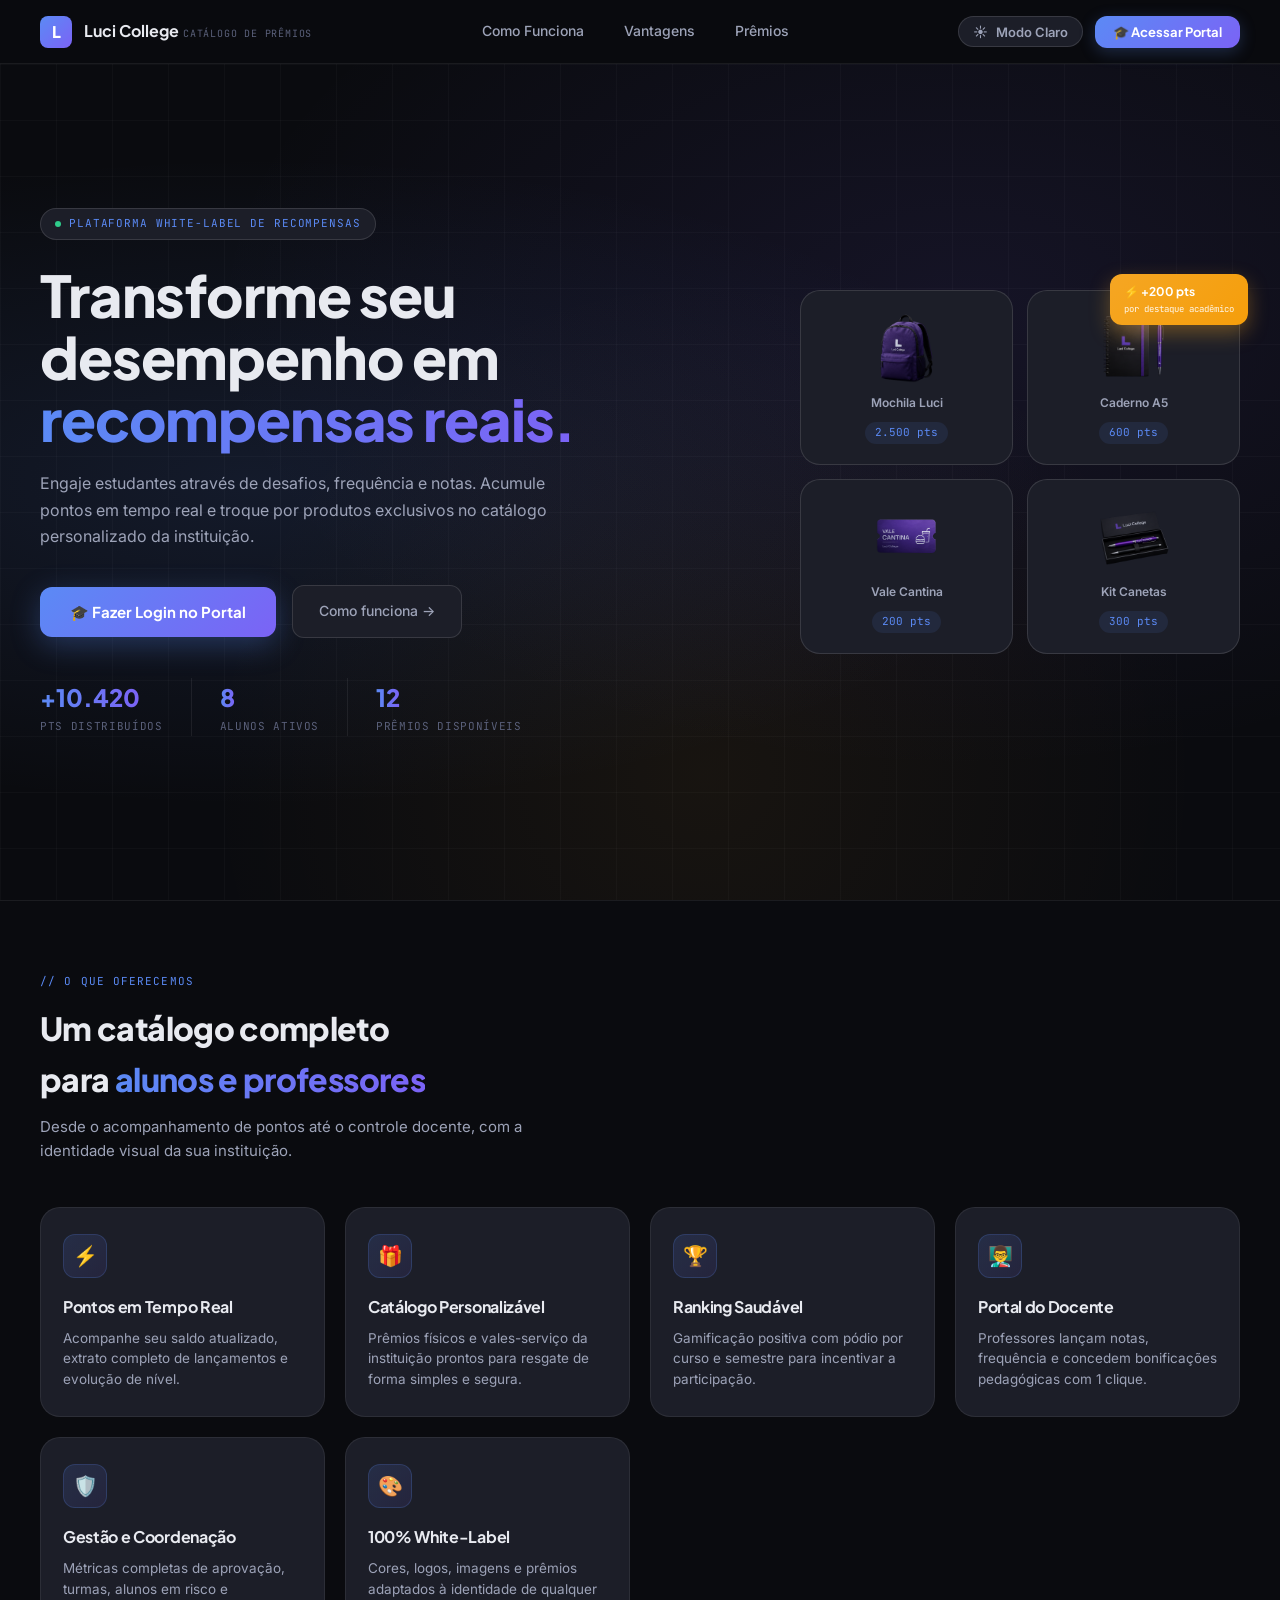
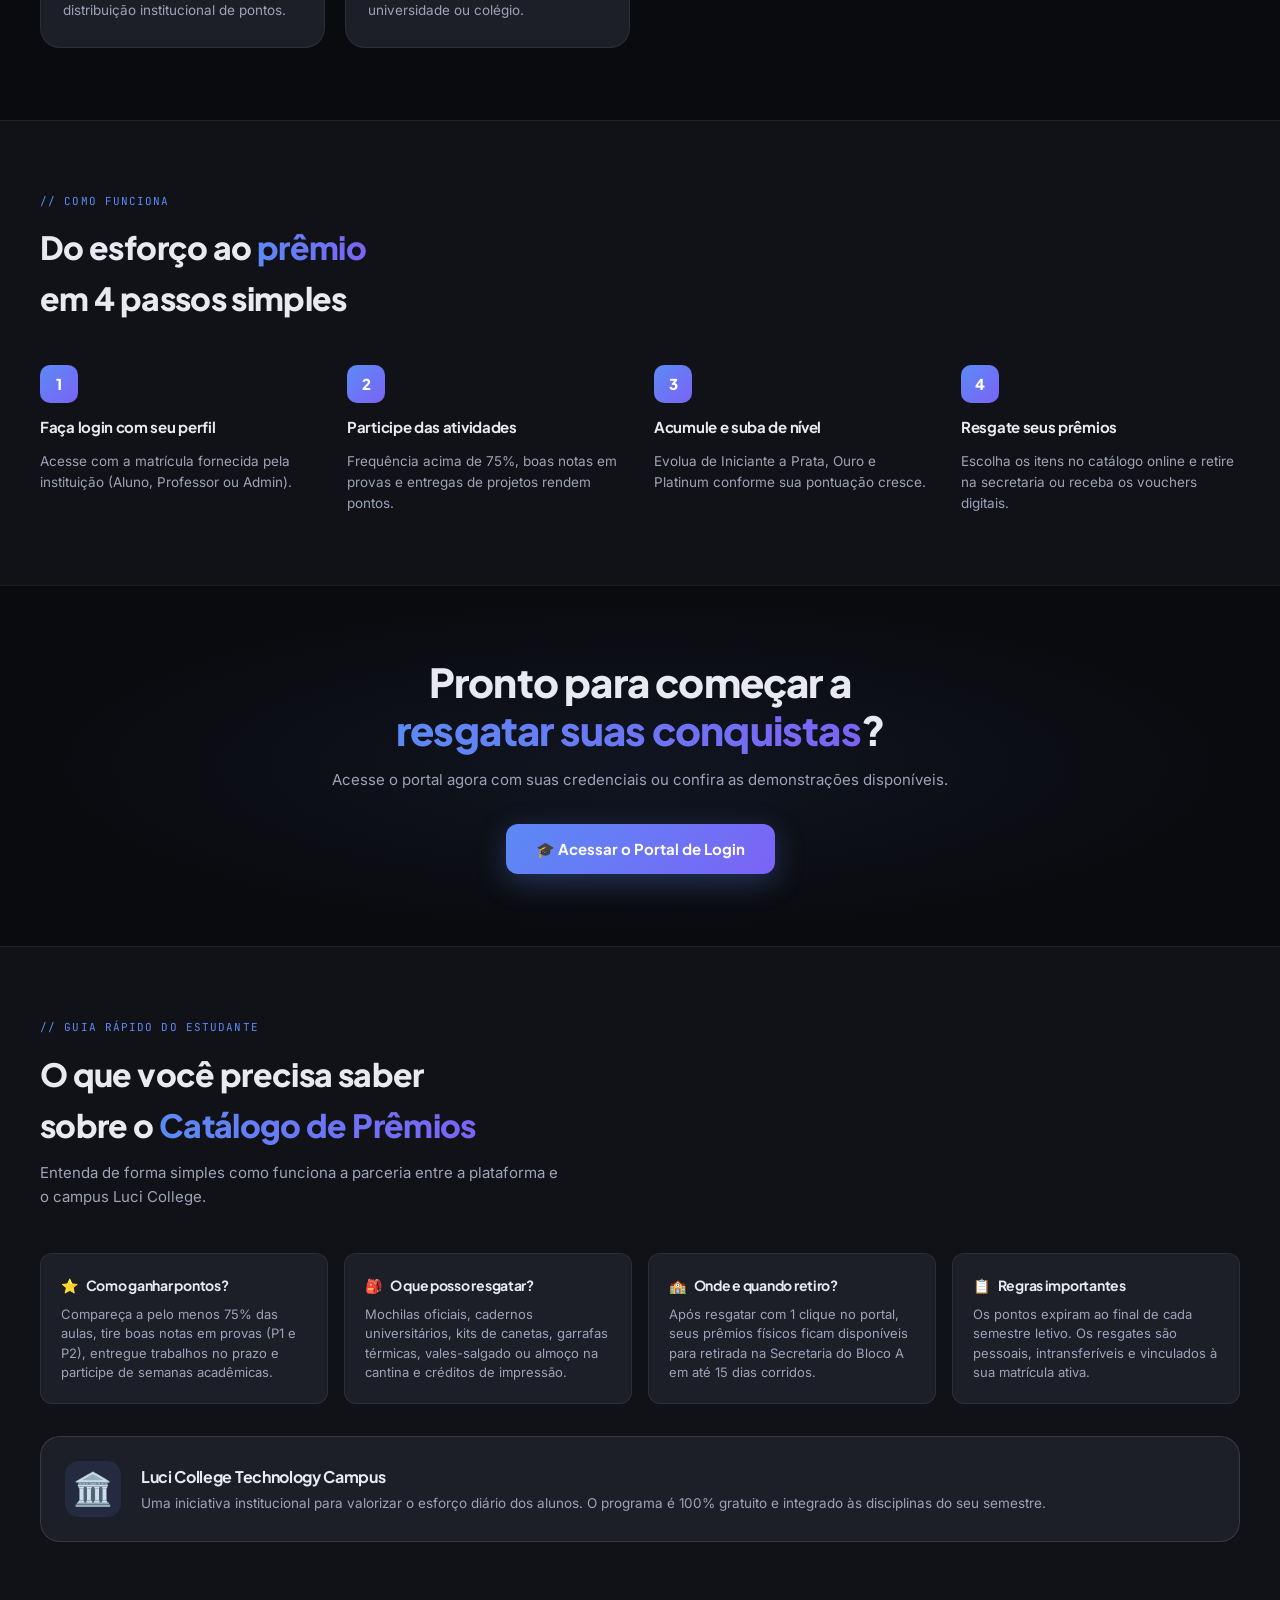
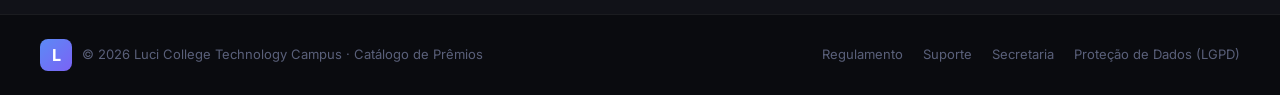
==== commit a3837fc2: "feat: Ajuste na fonte" ====
--- a/frontend/index.html
+++ b/frontend/index.html
@@ -8,6 +8,11 @@
   
   
   
+  <!-- Google Fonts: Inter (UI/Corpo), Plus Jakarta Sans (Headings), JetBrains Mono (Dados) -->
+  <link rel="preconnect" href="https://fonts.googleapis.com" />
+  <link rel="preconnect" href="https://fonts.gstatic.com" crossorigin />
+  <link href="https://fonts.googleapis.com/css2?family=Inter:wght@300;400;500;600;700;800&family=Plus+Jakarta+Sans:wght@500;600;700;800&family=JetBrains+Mono:wght@400;500;600&display=swap" rel="stylesheet" />
+
   <link rel="stylesheet" href="./css/style.css" />
 </head>
 <body>
--- a/frontend/css/style.css
+++ b/frontend/css/style.css
@@ -1,9 +1,9 @@
 /* ══════════════════════════════════════════
    LUCI COLLEGE — PORTAL DE PRÊMIOS
-   Design: Dark Tech / Geometric
+   Design: Modern SaaS / Educational Rewards
    ══════════════════════════════════════════ */
 
-@import url('https://fonts.googleapis.com/css2?family=Space+Grotesk:wght@300;400;500;600;700&family=Syne:wght@400;700;800&family=JetBrains+Mono:wght@400;500&display=swap');
+@import url('https://fonts.googleapis.com/css2?family=Inter:wght@300;400;500;600;700;800&family=Plus+Jakarta+Sans:wght@500;600;700;800&family=JetBrains+Mono:wght@400;500;600&display=swap');
 
 /* ─── RESET & BASE ─── */
 *, *::before, *::after { box-sizing: border-box; margin: 0; padding: 0; }
@@ -27,9 +27,9 @@
   --text2:      #9DA3B8;
   --text3:      #5A607A;
 
-  --font-head:  'Syne', sans-serif;
-  --font-body:  'Space Grotesk', sans-serif;
-  --font-mono:  'JetBrains Mono', monospace;
+  --font-head:  'Plus Jakarta Sans', -apple-system, BlinkMacSystemFont, 'Segoe UI', Roboto, Helvetica, Arial, sans-serif;
+  --font-body:  'Inter', -apple-system, BlinkMacSystemFont, 'Segoe UI', Roboto, Helvetica, Arial, sans-serif;
+  --font-mono:  'JetBrains Mono', ui-monospace, SFMono-Regular, Menlo, Monaco, Consolas, monospace;
 
   --radius:     12px;
   --radius-lg:  20px;
@@ -65,17 +65,32 @@
   --shadow-sm:  0 2px 10px -1px rgba(15, 23, 42, 0.05);
 }
 
-html { scroll-behavior: smooth; }
+html {
+  scroll-behavior: smooth;
+  -webkit-text-size-adjust: 100%;
+}
 
 body {
   background: var(--bg);
   color: var(--text);
   font-family: var(--font-body);
-  font-size: 16px;
+  font-size: 15px;
   line-height: 1.6;
   min-height: 100vh;
   overflow-x: hidden;
+  -webkit-font-smoothing: antialiased;
+  -moz-osx-font-smoothing: grayscale;
+  text-rendering: optimizeLegibility;
   transition: background-color 0.25s ease, color 0.25s ease;
+}
+
+button, input, select, textarea {
+  font-family: inherit;
+}
+
+h1, h2, h3, h4, h5, h6 {
+  font-family: var(--font-head);
+  letter-spacing: -0.02em;
 }
 
 a { color: var(--accent); text-decoration: none; }
@@ -1927,39 +1942,37 @@
 .footer-right a { color: var(--text3); font-size: 13px; }
 .footer-right a:hover { color: var(--text); text-decoration: none; }
 
-/* ─── RESPONSIVE ─── */
+/* ─── RESPONSIVE BASE (TABLET & MOBILE) ─── */
 @media (max-width: 900px) {
   .login-visual { display: none; }
-  .login-card { width: 100%; min-height: 100vh; }
-  .hero { flex-direction: column; padding: 40px 20px; }
+  .login-card { width: 100%; max-width: 480px; margin: 0 auto; }
+  .hero { flex-direction: column; padding: 36px 20px; gap: 28px; }
   .hero-right { display: none; }
-  .hero-title { font-size: 36px; }
-  .header { padding: 0 20px; }
-  .header-nav { display: none; }
-  .catalog-header, .catalog-grid { padding-left: 20px; padding-right: 20px; }
-  .catalog-grid { grid-template-columns: repeat(auto-fill, minmax(200px, 1fr)); }
-  .page-hero { flex-direction: column; padding: 32px 20px 24px; gap: 24px; }
+  .hero-title { font-size: clamp(28px, 6vw, 42px); line-height: 1.15; }
+  .hero-desc { font-size: 15px; margin-bottom: 24px; }
+  .header { padding: 0 16px; }
+  .catalog-header, .catalog-grid { padding-left: 16px; padding-right: 16px; }
+  .catalog-grid { grid-template-columns: repeat(auto-fill, minmax(220px, 1fr)); gap: 16px; }
+  .page-hero { flex-direction: column; padding: 28px 16px 20px; gap: 20px; }
   .hist-stats-row { grid-template-columns: repeat(2, 1fr); width: 100%; }
-  .hist-controls { padding: 0 20px 20px; flex-direction: column; align-items: flex-start; }
-  .history-table-wrap { margin: 0 20px 60px; }
+  .hist-controls { padding: 0 16px 16px; flex-direction: column; align-items: flex-start; gap: 12px; }
+  .history-table-wrap { margin: 0 16px 48px; }
   .history-table th:nth-child(3), .history-table td:nth-child(3) { display: none; }
-  .rank-hero-right { display: none; }
-  .rank-controls { padding: 0 20px 20px; flex-direction: column; align-items: flex-start; }
-  .ranking-list { padding: 0 20px 60px; }
-  .my-rank-banner { margin: 0 20px 24px; flex-wrap: wrap; gap: 10px; }
-  .rank-bar-wrap { display: none; }
-  .footer { flex-direction: column; text-align: center; }
+  .rank-controls { padding: 0 16px 16px; flex-direction: column; align-items: flex-start; gap: 12px; }
+  .ranking-list { padding: 0 16px 48px; }
+  .my-rank-banner { margin: 0 16px 20px; flex-wrap: wrap; gap: 10px; }
+  .footer { flex-direction: column; text-align: center; gap: 16px; }
   :root {
-    --page-px: 20px;
+    --page-px: 16px;
   }
 }
 
 @media (max-width: 600px) {
-  .catalog-title-row { flex-direction: column; align-items: flex-start; }
+  .catalog-title-row { flex-direction: column; align-items: flex-start; gap: 12px; }
   .search-wrap { width: 100%; }
-  .catalog-grid { grid-template-columns: 1fr 1fr; }
+  .catalog-grid { grid-template-columns: repeat(2, 1fr); gap: 12px; }
   .hist-stat-card { padding: 14px; }
-  .hsc-num { font-size: 22px; }
+  .hsc-num { font-size: 20px; }
   .theme-toggle-btn .theme-label { display: none; }
 }
 
@@ -3973,11 +3986,16 @@
   text-decoration: none;
 }
 
-/* Responsividade da Landing & Menu */
+/* ══════════════════════════════════════════════════════════
+   SISTEMA DE RESPONSIVIDADE & MOBILE DESIGN (COMPLETO)
+   ══════════════════════════════════════════════════════════ */
+
+/* --- TABLETS E TELAS MÉDIAS (max-width: 900px) --- */
 @media (max-width: 900px) {
   .landing-hero-inner {
     flex-direction: column;
     text-align: center;
+    gap: 36px;
   }
   .landing-hero-left {
     max-width: 100%;
@@ -3995,6 +4013,7 @@
   .landing-hero-right {
     width: 100%;
     max-width: 380px;
+    margin: 0 auto;
   }
   .float-badge {
     top: -12px;
@@ -4002,28 +4021,443 @@
   }
 }
 
-@media (max-width: 600px) {
+/* --- CELULARES & SMARTPHONES (max-width: 768px) --- */
+@media (max-width: 768px) {
+  /* NAVBAR PÚBLICA */
   .public-navbar {
-    padding: 0 16px;
+    height: 60px;
+    padding: 0 14px;
   }
   .public-navbar .brand-tag,
   .public-navbar #public-theme-label {
     display: none;
   }
-  .public-navbar .public-nav-links .nav-link {
+  .public-navbar .public-nav-links {
+    display: none; /* Mantém a barra limpa sem sobreposição no mobile */
+  }
+  .btn-nav-action {
+    padding: 7px 12px;
+    font-size: 12px;
+    gap: 4px;
+  }
+
+  /* OVERLAY E CARD DE LOGIN */
+  .overlay {
+    top: 60px;
+  }
+  .login-card {
+    width: 100%;
+    max-width: 100%;
+    padding: 24px 16px 36px;
+    min-height: auto;
+    border-right: none;
+  }
+  .login-title {
+    font-size: 24px;
+    line-height: 1.2;
+    margin-bottom: 6px;
+  }
+  .login-sub {
+    font-size: 13.5px;
+    margin-bottom: 16px;
+  }
+  .login-role-tabs {
+    margin-bottom: 20px;
+    gap: 2px;
+    padding: 3px;
+  }
+  .role-tab {
+    padding: 7px 4px;
+    font-size: 11.5px;
+    gap: 4px;
+  }
+  .field-group input {
+    font-size: 16px; /* Evita auto-zoom no Safari iOS */
+    padding: 12px 14px;
+  }
+  .btn-login {
+    padding: 13px;
+    font-size: 14.5px;
+  }
+
+  /* LANDING PAGE HERO */
+  .landing-hero {
+    padding: 24px 16px 36px;
+  }
+  .landing-hero-title {
+    font-size: clamp(26px, 7vw, 36px);
+    line-height: 1.15;
+    margin-bottom: 14px;
+  }
+  .landing-hero-desc {
+    font-size: 14px;
+    line-height: 1.6;
+    margin-bottom: 24px;
+  }
+  .landing-stats {
+    display: grid;
+    grid-template-columns: repeat(3, 1fr);
+    gap: 8px;
+    margin-top: 28px;
+    width: 100%;
+  }
+  .landing-stat-num {
+    font-size: 18px;
+  }
+  .landing-stat-label {
+    font-size: 9.5px;
+  }
+  .landing-stat-divider {
+    display: none;
+  }
+  .landing-hero-right {
+    max-width: 340px;
+    margin: 10px auto 0;
+  }
+  .prizes-grid {
+    gap: 10px;
+  }
+  .prize-card {
+    padding: 14px 10px;
+  }
+  .prize-card img {
+    width: 58px;
+    height: 58px;
+  }
+  .float-badge {
+    top: -8px;
+    right: 4px;
+    font-size: 10.5px;
     padding: 6px 10px;
-    font-size: 13px;
-  }
-  .landing-hero {
-    padding: 30px 16px 40px;
-  }
+  }
+
+  /* SEÇÕES DA LANDING */
   .landing-features-section,
   .landing-how-section,
   .landing-cta-section {
-    padding: 48px 16px;
-  }
-  .landing-footer {
+    padding: 36px 16px;
+  }
+  .landing-section-title {
+    font-size: clamp(22px, 6vw, 30px);
+    line-height: 1.2;
+    margin-bottom: 12px;
+  }
+  .landing-section-sub {
+    font-size: 14px;
+    margin-bottom: 28px;
+  }
+  .features-grid,
+  .steps-grid {
+    grid-template-columns: 1fr;
+    gap: 14px;
+  }
+  .feature-card,
+  .step-card {
     padding: 20px 16px;
+  }
+
+  /* HEADER DO APP DO ALUNO E STAFF (COM NAVEGAÇÃO HORIZONTAL FLUIDA) */
+  .header {
+    height: auto;
+    min-height: 60px;
+    padding: 8px 14px;
+    flex-wrap: wrap;
+    justify-content: space-between;
+    gap: 8px;
+  }
+  .header-left {
+    flex: 1;
+  }
+  .header-right {
+    margin-left: auto;
+    gap: 8px;
+  }
+  .header-nav {
+    display: flex !important;
+    order: 3;
+    width: 100%;
+    margin: 4px 0 0 0;
+    padding: 6px 0 2px 0;
+    overflow-x: auto;
+    -webkit-overflow-scrolling: touch;
+    gap: 6px;
+    border-top: 1px solid var(--border);
+    scrollbar-width: none;
+  }
+  .header-nav::-webkit-scrollbar {
+    display: none;
+  }
+  .header-nav .nav-link {
+    flex-shrink: 0;
+    padding: 6px 14px;
+    font-size: 12.5px;
+    font-weight: 600;
+    white-space: nowrap;
+    border-radius: 20px;
+  }
+  .pts-badge {
+    padding: 4px 10px;
+    font-size: 12px;
+  }
+  .btn-logout {
+    padding: 4px 10px;
+    font-size: 11.5px;
+  }
+
+  /* HERO DO ALUNO LOGADO */
+  .hero {
+    padding: 20px 14px;
+    gap: 16px;
+  }
+  .hero-greeting {
+    font-size: 11.5px;
+    margin-bottom: 8px;
+  }
+  .hero-title {
+    font-size: clamp(24px, 6.5vw, 32px);
+    line-height: 1.15;
+    margin-bottom: 10px;
+  }
+  .hero-desc {
+    font-size: 13.5px;
+    margin-bottom: 16px;
+    line-height: 1.5;
+  }
+  .hero-points-card {
+    padding: 14px 12px;
+    width: 100%;
+  }
+  .hpc-row {
+    display: grid;
+    grid-template-columns: repeat(3, 1fr);
+    gap: 4px;
+    margin-bottom: 14px;
+  }
+  .hpc-block {
+    padding: 0 4px;
+    text-align: center;
+  }
+  .hpc-num {
+    font-size: 18px;
+  }
+  .hpc-label {
+    font-size: 9px;
+  }
+
+  /* CATÁLOGO DO ALUNO */
+  .catalog-header {
+    padding: 14px 14px 8px;
+  }
+  .filter-tabs {
+    overflow-x: auto;
+    flex-wrap: nowrap;
+    -webkit-overflow-scrolling: touch;
+    gap: 6px;
+    padding-bottom: 6px;
+    scrollbar-width: none;
+  }
+  .filter-tabs::-webkit-scrollbar {
+    display: none;
+  }
+  .filter-tab {
+    flex-shrink: 0;
+    padding: 6px 12px;
+    font-size: 12px;
+    white-space: nowrap;
+  }
+  .catalog-grid {
+    padding: 0 14px 36px;
+    grid-template-columns: repeat(2, 1fr);
+    gap: 10px;
+  }
+  .product-card {
+    padding: 10px;
+  }
+  .product-img-wrap {
+    height: 120px;
+  }
+  .product-name {
+    font-size: 12.5px;
+    line-height: 1.3;
+  }
+  .product-pts {
+    font-size: 12px;
+  }
+  .btn-resgatar {
+    padding: 8px;
+    font-size: 12px;
+  }
+
+  /* HISTÓRICO */
+  .page-hero {
+    padding: 20px 14px 16px;
+  }
+  .page-title {
+    font-size: 22px;
+  }
+  .page-sub {
+    font-size: 13px;
+  }
+  .hist-controls {
+    padding: 0 14px 14px;
+  }
+  .history-table-wrap {
+    margin: 0 14px 36px;
+  }
+  .history-table th, .history-table td {
+    padding: 10px 12px;
+    font-size: 12.5px;
+  }
+
+  /* RANKING GAMIFICADO COM PÓDIO VISÍVEL NO CELULAR */
+  .rank-hero-right {
+    display: flex !important;
+    justify-content: center;
+    width: 100%;
+    margin-top: 14px;
+  }
+  .rank-podium {
+    align-items: flex-end;
+    gap: 6px;
+    padding-bottom: 0;
+  }
+  .podium-block {
+    width: 58px;
+  }
+  .podium-avatar {
+    width: 38px;
+    height: 38px;
+  }
+  .podium-avatar.gold {
+    width: 46px;
+    height: 46px;
+  }
+  .podium-name {
+    font-size: 10px;
+    max-width: 58px;
+    overflow: hidden;
+    text-overflow: ellipsis;
+    white-space: nowrap;
+  }
+  .podium-pts {
+    font-size: 10px;
+  }
+  .rank-controls {
+    padding: 0 14px 14px;
+  }
+  .ranking-list {
+    padding: 0 14px 36px;
+  }
+  .ranking-item {
+    padding: 10px 12px;
+    font-size: 12.5px;
+  }
+  .my-rank-banner {
+    margin: 0 14px 16px;
+    padding: 12px 14px;
+  }
+
+  /* PERFIL */
+  .perfil-hero {
+    grid-template-columns: 1fr;
+    padding: 16px 14px;
+    gap: 16px;
+  }
+  .perfil-card {
+    padding: 16px;
+  }
+  .atividades-wrap {
+    padding: 0 14px 36px;
+  }
+
+  /* PAINEL STAFF / ADMIN */
+  .scope-container {
+    flex-direction: column;
+    align-items: stretch;
+    gap: 8px;
+    padding: 12px 14px;
+  }
+  .scope-select {
+    width: 100%;
+  }
+  .staff-table th, .staff-table td {
+    padding: 10px 12px;
+    font-size: 12.5px;
+  }
+  .table-wrap {
+    margin: 0 14px 36px;
+  }
+  .points-grant-grid {
+    grid-template-columns: 1fr;
+    padding: 0 14px 36px;
+    gap: 16px;
+  }
+
+  /* MODAIS NO MOBILE */
+  .modal-card,
+  .reg-modal-card,
+  .lgpd-modal-card {
+    width: calc(100% - 24px);
+    max-width: 480px;
+    max-height: 90vh;
+    padding: 20px 16px;
+    border-radius: 16px;
+  }
+  .reg-modal-header,
+  .reg-modal-footer {
+    padding: 14px 16px;
+  }
+  .reg-modal-body {
+    padding: 16px;
+  }
+  .school-info-banner {
+    flex-direction: column;
+    text-align: center;
+    padding: 16px;
+    gap: 12px;
+  }
+  .quick-guide-grid {
+    grid-template-columns: 1fr;
+    gap: 12px;
+  }
+}
+
+/* --- TELAS MUITO PEQUENAS (max-width: 420px) --- */
+@media (max-width: 420px) {
+  .landing-cta-group {
+    flex-direction: column;
+    width: 100%;
+  }
+  .btn-cta-primary,
+  .btn-cta-secondary {
+    width: 100%;
+    justify-content: center;
+    padding: 12px 16px;
+    font-size: 13.5px;
+  }
+  .catalog-grid {
+    grid-template-columns: 1fr 1fr;
+    gap: 8px;
+  }
+  .product-card {
+    padding: 8px;
+  }
+  .product-img-wrap {
+    height: 105px;
+  }
+  .product-name {
+    font-size: 11.5px;
+  }
+  .prizes-grid {
+    grid-template-columns: 1fr 1fr;
+    gap: 8px;
+  }
+  .prize-card {
+    padding: 10px 6px;
+  }
+  .prize-card img {
+    width: 48px;
+    height: 48px;
   }
 }
 
